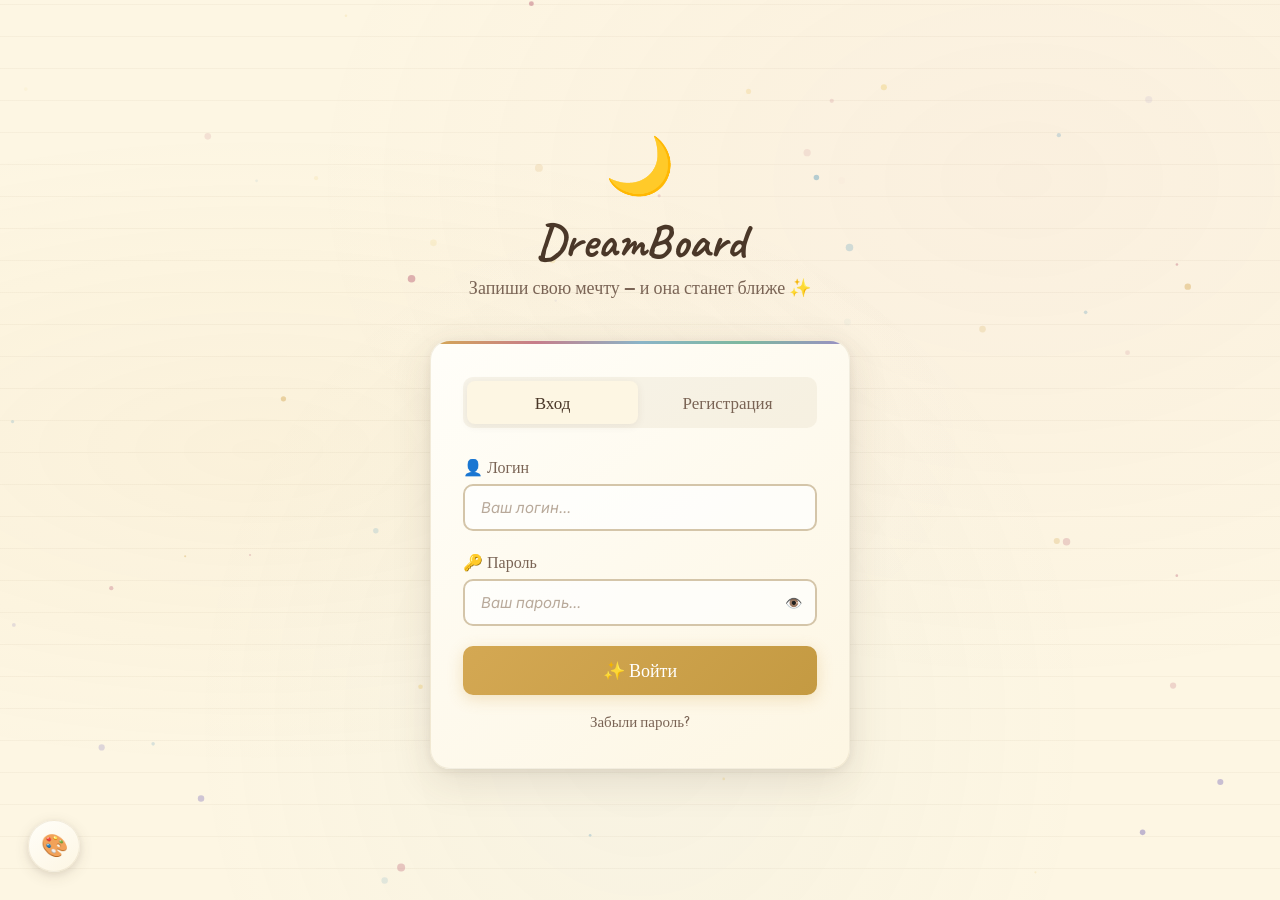
==== DreamBoard.html @ 7e5f6949 "Add files via upload" ====
<!DOCTYPE html>
<html lang="ru">
<head>
<meta charset="UTF-8">
<meta name="viewport" content="width=device-width, initial-scale=1.0">
<title>DreamBoard — Книга мечтаний</title>
<link href="https://fonts.googleapis.com/css2?family=Caveat:wght@400;600;700&family=Patrick+Hand&family=Inter:wght@300;400;500;600&display=swap" rel="stylesheet">
<style>
  :root {
    --paper: #fdf6e3; --paper-2: #f8edcf; --paper-dark: #f5e6c8;
    --paper-line: #d4c5a9; --ink: #4a3728; --ink-light: #7a6455; --ink-faint: #b8a99a;
    --gold: #d4a853; --gold-glow: #f0d48a; --rose: #c77d8a; --sky: #8ab4c7;
    --mint: #7db89e; --lavender: #9b8ec4; --sunset: #d4845a;
    --shadow: rgba(74,55,40,0.08); --shadow-md: rgba(74,55,40,0.12); --shadow-lg: rgba(74,55,40,0.18);
    --overlay: rgba(74,55,40,0.3);
    --card-bg: linear-gradient(145deg, #fffef9 0%, #fdf6e3 100%);
    --input-bg: rgba(255,255,255,0.7); --input-bg-focus: white;
    --header-bg: rgba(253,246,227,0.98);
    --radius: 12px; --radius-lg: 20px;
    --transition-theme: background 0.5s ease, color 0.5s ease, border-color 0.5s ease, box-shadow 0.5s ease;
  }

  [data-theme="dark"] {
    --paper: #1f1a15; --paper-2: #262019; --paper-dark: #2a231c;
    --paper-line: #3a3026; --ink: #e8dcc4; --ink-light: #b8a99a; --ink-faint: #7a6a5a;
    --gold: #e0b865; --rose: #d8909c; --sky: #9ac4d7; --mint: #8dc8ae;
    --lavender: #a89bd4; --sunset: #e09570;
    --shadow: rgba(0,0,0,0.3); --shadow-md: rgba(0,0,0,0.4); --shadow-lg: rgba(0,0,0,0.5);
    --overlay: rgba(10,8,5,0.6);
    --card-bg: linear-gradient(145deg, #2a231c 0%, #241e18 100%);
    --input-bg: rgba(42,35,28,0.7); --input-bg-focus: #2a231c;
    --header-bg: rgba(31,26,21,0.95);
  }

  [data-theme="stars"] {
    --paper: #0a0a1f; --paper-2: #12122e; --paper-dark: #1a1a3a;
    --paper-line: #2a2a5a; --ink: #e8e8ff; --ink-light: #b8b8e0; --ink-faint: #6a6a9a;
    --gold: #ffd700; --rose: #ff9ecb; --sky: #7ec8ff; --mint: #7effc8;
    --lavender: #c89eff; --sunset: #ffb87e;
    --shadow: rgba(0,0,0,0.5); --shadow-md: rgba(0,0,0,0.6); --shadow-lg: rgba(0,0,0,0.7);
    --overlay: rgba(5,5,20,0.7);
    --card-bg: linear-gradient(145deg, #1a1a3a 0%, #12122e 100%);
    --input-bg: rgba(26,26,58,0.7); --input-bg-focus: #1a1a3a;
    --header-bg: rgba(10,10,31,0.95);
  }

  [data-theme="spring"] {
    --paper: #f0f8e8; --paper-2: #e0f0d0; --paper-dark: #d0e8b8;
    --paper-line: #a8c888; --ink: #2a4a1a; --ink-light: #4a6a3a; --ink-faint: #8aaa7a;
    --gold: #d4a853; --rose: #e88aa0; --sky: #88c8e8; --mint: #6aaa5a;
    --lavender: #b898d8; --sunset: #e8a868;
    --shadow: rgba(42,74,26,0.1); --shadow-md: rgba(42,74,26,0.15); --shadow-lg: rgba(42,74,26,0.2);
    --overlay: rgba(42,74,26,0.3);
    --card-bg: linear-gradient(145deg, #fffff0 0%, #f0f8e8 100%);
    --input-bg: rgba(255,255,240,0.7); --input-bg-focus: #fffff0;
    --header-bg: rgba(240,248,232,0.98);
  }

  [data-theme="winter"] {
    --paper: #e8f0f8; --paper-2: #d8e8f0; --paper-dark: #c8d8e8;
    --paper-line: #a8c0d8; --ink: #2a3a4a; --ink-light: #4a5a6a; --ink-faint: #8a9aaa;
    --gold: #d4a853; --rose: #c898a8; --sky: #78a8c8; --mint: #88b8c8;
    --lavender: #a898c8; --sunset: #d8a888;
    --shadow: rgba(42,58,74,0.1); --shadow-md: rgba(42,58,74,0.15); --shadow-lg: rgba(42,58,74,0.2);
    --overlay: rgba(42,58,74,0.3);
    --card-bg: linear-gradient(145deg, #ffffff 0%, #e8f0f8 100%);
    --input-bg: rgba(255,255,255,0.7); --input-bg-focus: #ffffff;
    --header-bg: rgba(232,240,248,0.98);
  }

  [data-theme="fireworks"] {
    --paper: #1a1020; --paper-2: #251830; --paper-dark: #302040;
    --paper-line: #4a3060; --ink: #f0e0ff; --ink-light: #c8b0e0; --ink-faint: #8a709a;
    --gold: #ffcc00; --rose: #ff66aa; --sky: #66ccff; --mint: #66ffaa;
    --lavender: #cc66ff; --sunset: #ff9966;
    --shadow: rgba(0,0,0,0.5); --shadow-md: rgba(0,0,0,0.6); --shadow-lg: rgba(0,0,0,0.7);
    --overlay: rgba(10,5,15,0.7);
    --card-bg: linear-gradient(145deg, #302040 0%, #251830 100%);
    --input-bg: rgba(48,32,64,0.7); --input-bg-focus: #302040;
    --header-bg: rgba(26,16,32,0.95);
  }

  [data-theme="bird"] {
    --paper: #e8f4ff; --paper-2: #d8ecff; --paper-dark: #c8e0ff;
    --paper-line: #a8c8e8; --ink: #2a4a6a; --ink-light: #4a6a8a; --ink-faint: #8aaac8;
    --gold: #d4a853; --rose: #e898b0; --sky: #68a8d8; --mint: #88c8b8;
    --lavender: #b898d8; --sunset: #e8a878;
    --shadow: rgba(42,74,106,0.1); --shadow-md: rgba(42,74,106,0.15); --shadow-lg: rgba(42,74,106,0.2);
    --overlay: rgba(42,74,106,0.3);
    --card-bg: linear-gradient(145deg, #ffffff 0%, #e8f4ff 100%);
    --input-bg: rgba(255,255,255,0.7); --input-bg-focus: #ffffff;
    --header-bg: rgba(232,244,255,0.98);
  }

  /* === NEW: OCEAN === */
  [data-theme="ocean"] {
    --paper: #0a2540; --paper-2: #0d3252; --paper-dark: #124068;
    --paper-line: #1e5a85; --ink: #e8f4ff; --ink-light: #b8d8f0; --ink-faint: #6a98b8;
    --gold: #4ecdc4; --gold-glow: #95e1d3; --rose: #ff8fa3; --sky: #7ec8ff;
    --mint: #4ecdc4; --lavender: #a78bfa; --sunset: #ffb87e;
    --shadow: rgba(0,0,0,0.4); --shadow-md: rgba(0,0,0,0.5); --shadow-lg: rgba(0,0,0,0.6);
    --overlay: rgba(5,20,40,0.7);
    --card-bg: linear-gradient(145deg, #124068 0%, #0d3252 100%);
    --input-bg: rgba(18,64,104,0.7); --input-bg-focus: #124068;
    --header-bg: rgba(10,37,64,0.95);
  }

  /* === NEW: SAKURA === */
  [data-theme="sakura"] {
    --paper: #fff5f7; --paper-2: #ffe8ee; --paper-dark: #ffd6e0;
    --paper-line: #f5b8c8; --ink: #5a2a3a; --ink-light: #8a4a5a; --ink-faint: #c88a9a;
    --gold: #ff69b4; --gold-glow: #ffb7c5; --rose: #ff1493; --sky: #88c8e8;
    --mint: #7db89e; --lavender: #c89eff; --sunset: #ffb87e;
    --shadow: rgba(90,42,58,0.1); --shadow-md: rgba(90,42,58,0.15); --shadow-lg: rgba(90,42,58,0.2);
    --overlay: rgba(90,42,58,0.3);
    --card-bg: linear-gradient(145deg, #ffffff 0%, #fff5f7 100%);
    --input-bg: rgba(255,255,255,0.7); --input-bg-focus: #ffffff;
    --header-bg: rgba(255,245,247,0.98);
  }

  /* === NEW: AURORA === */
  [data-theme="aurora"] {
    --paper: #0a1628; --paper-2: #12203a; --paper-dark: #1a2a4a;
    --paper-line: #2a3a5a; --ink: #e8f0ff; --ink-light: #b8c8e0; --ink-faint: #6a7a9a;
    --gold: #4ade80; --gold-glow: #86efac; --rose: #f472b6; --sky: #60a5fa;
    --mint: #2dd4bf; --lavender: #a78bfa; --sunset: #fbbf24;
    --shadow: rgba(0,0,0,0.5); --shadow-md: rgba(0,0,0,0.6); --shadow-lg: rgba(0,0,0,0.7);
    --overlay: rgba(5,10,20,0.7);
    --card-bg: linear-gradient(145deg, #1a2a4a 0%, #12203a 100%);
    --input-bg: rgba(26,42,74,0.7); --input-bg-focus: #1a2a4a;
    --header-bg: rgba(10,22,40,0.95);
  }

  * { margin: 0; padding: 0; box-sizing: border-box; }

  body {
    font-family: 'Inter', sans-serif;
    background: var(--paper);
    color: var(--ink);
    min-height: 100vh;
    overflow-x: hidden;
    transition: var(--transition-theme);
  }

  body::before {
    content: '';
    position: fixed;
    inset: 0;
    background: repeating-linear-gradient(0deg, transparent, transparent 31px, var(--paper-line) 31px, var(--paper-line) 32px);
    opacity: 0.15;
    pointer-events: none;
    z-index: 0;
    transition: var(--transition-theme);
  }

  body::after {
    content: '';
    position: fixed;
    inset: 0;
    background:
      radial-gradient(ellipse at 20% 50%, rgba(212,168,83,0.06) 0%, transparent 50%),
      radial-gradient(ellipse at 80% 20%, rgba(199,125,138,0.05) 0%, transparent 50%),
      radial-gradient(ellipse at 50% 80%, rgba(138,180,199,0.05) 0%, transparent 50%);
    pointer-events: none;
    z-index: 0;
  }

  [data-theme="stars"] body::before,
  [data-theme="fireworks"] body::before,
  [data-theme="ocean"] body::before,
  [data-theme="aurora"] body::before { opacity: 0.05; }

  [data-theme="sakura"] body::before { opacity: 0.08; }

  #particles-canvas {
    position: fixed;
    inset: 0;
    pointer-events: none;
    z-index: 1;
  }

  .theme-toggle {
    position: fixed;
    bottom: 28px;
    left: 28px;
    width: 52px;
    height: 52px;
    border-radius: 50%;
    background: var(--card-bg);
    border: 1px solid rgba(212,197,169,0.3);
    box-shadow: 0 4px 15px var(--shadow-md), 0 2px 8px var(--shadow);
    cursor: pointer;
    z-index: 50;
    display: flex;
    align-items: center;
    justify-content: center;
    font-size: 22px;
    transition: all 0.4s ease;
  }

  .theme-toggle:hover {
    transform: scale(1.1) rotate(15deg);
    box-shadow: 0 6px 20px var(--shadow-lg);
  }

  .screen { display: none; position: relative; z-index: 2; min-height: 100vh; }
  .screen.active { display: flex; }

  .auth-screen { align-items: center; justify-content: center; padding: 20px; }

  .auth-container { width: 100%; max-width: 420px; animation: floatIn 0.8s ease-out; }

  @keyframes floatIn {
    from { opacity: 0; transform: translateY(30px) scale(0.97); }
    to { opacity: 1; transform: translateY(0) scale(1); }
  }

  .auth-logo { text-align: center; margin-bottom: 40px; }

  .auth-logo .logo-icon {
    font-size: 56px;
    display: block;
    margin-bottom: 12px;
    animation: twinkle 3s ease-in-out infinite;
  }

  @keyframes twinkle {
    0%, 100% { transform: scale(1) rotate(0deg); filter: brightness(1); }
    50% { transform: scale(1.1) rotate(5deg); filter: brightness(1.2); }
  }

  .auth-logo h1 { font-family: 'Caveat', cursive; font-size: 48px; color: var(--ink); font-weight: 700; }
  .auth-logo p { font-family: 'Patrick Hand', cursive; font-size: 18px; color: var(--ink-light); margin-top: 4px; }

  .auth-card {
    background: var(--card-bg);
    border-radius: var(--radius-lg);
    padding: 36px 32px;
    box-shadow: 0 2px 8px var(--shadow), 0 12px 40px var(--shadow-md);
    border: 1px solid rgba(212,197,169,0.3);
    position: relative;
    overflow: hidden;
    transition: var(--transition-theme);
  }

  .auth-card::before {
    content: '';
    position: absolute;
    top: 0; left: 0; right: 0;
    height: 3px;
    background: linear-gradient(90deg, var(--gold), var(--rose), var(--sky), var(--mint), var(--lavender));
  }

  .auth-tabs { display: flex; gap: 4px; background: rgba(212,197,169,0.2); border-radius: 10px; padding: 4px; margin-bottom: 28px; }

  .auth-tab {
    flex: 1; padding: 10px; border: none; background: transparent;
    font-family: 'Patrick Hand', cursive; font-size: 17px; color: var(--ink-light);
    cursor: pointer; border-radius: 8px; transition: all 0.3s ease;
  }

  .auth-tab.active { background: var(--paper); color: var(--ink); box-shadow: 0 2px 8px var(--shadow); }

  .auth-form { display: none; }
  .auth-form.active { display: block; animation: fadeIn 0.3s ease; }

  @keyframes fadeIn {
    from { opacity: 0; transform: translateY(10px); }
    to { opacity: 1; transform: translateY(0); }
  }

  .form-group { margin-bottom: 20px; }

  .form-group label { display: block; font-family: 'Patrick Hand', cursive; font-size: 16px; color: var(--ink-light); margin-bottom: 6px; }

  .form-group input, .form-group textarea, .form-group select {
    width: 100%; padding: 12px 16px; border: 2px solid var(--paper-line);
    border-radius: 10px; font-family: 'Inter', sans-serif; font-size: 15px;
    color: var(--ink); background: var(--input-bg); transition: all 0.3s ease; outline: none;
  }

  .form-group input:focus, .form-group textarea:focus, .form-group select:focus {
    border-color: var(--gold); background: var(--input-bg-focus);
    box-shadow: 0 0 0 4px rgba(212,168,83,0.15);
  }

  .form-group input::placeholder, .form-group textarea::placeholder { color: var(--ink-faint); font-style: italic; }

  .password-field { position: relative; }
  .password-field input { padding-right: 44px; }

  .password-toggle {
    position: absolute; right: 8px; top: 50%; transform: translateY(-50%);
    width: 32px; height: 32px; border: none; background: transparent;
    cursor: pointer; border-radius: 6px; font-size: 14px; color: var(--ink-faint);
    transition: all 0.2s; display: flex; align-items: center; justify-content: center;
  }

  .password-toggle:hover { background: rgba(212,197,169,0.3); color: var(--ink); }

  .btn {
    display: inline-flex; align-items: center; justify-content: center; gap: 8px;
    padding: 12px 24px; border: none; border-radius: 10px;
    font-family: 'Patrick Hand', cursive; font-size: 18px; cursor: pointer;
    transition: all 0.3s ease;
  }

  .btn-primary {
    width: 100%;
    background: linear-gradient(135deg, var(--gold) 0%, #c49a42 100%);
    color: white; box-shadow: 0 4px 15px rgba(212,168,83,0.3);
  }

  .btn-primary:hover { transform: translateY(-2px); box-shadow: 0 6px 20px rgba(212,168,83,0.4); }
  .btn-primary:disabled { opacity: 0.5; cursor: not-allowed; transform: none; }

  .btn-secondary { background: rgba(212,197,169,0.3); color: var(--ink); }
  .btn-secondary:hover { background: rgba(212,197,169,0.5); }

  .btn-danger { background: rgba(199,125,138,0.15); color: var(--rose); }
  .btn-danger:hover { background: rgba(199,125,138,0.25); }

  .auth-error {
    background: rgba(199,125,138,0.12); color: var(--rose);
    padding: 10px 14px; border-radius: 8px; font-size: 14px;
    margin-bottom: 16px; display: none; animation: shake 0.4s ease;
  }

  @keyframes shake { 0%,100% { transform: translateX(0); } 25% { transform: translateX(-5px); } 75% { transform: translateX(5px); } }
  .auth-error.show { display: block; }

  .forgot-password-link {
    display: block; text-align: center; margin-top: 16px;
    font-family: 'Patrick Hand', cursive; font-size: 15px;
    color: var(--ink-light); cursor: pointer; background: none; border: none; width: 100%;
  }
  .forgot-password-link:hover { color: var(--gold); }

  .app-screen { flex-direction: column; }

  .app-header {
    background: var(--header-bg); backdrop-filter: blur(10px);
    border-bottom: 1px solid rgba(212,197,169,0.3);
    padding: 16px 24px; position: sticky; top: 0; z-index: 100;
    transition: var(--transition-theme);
  }

  .header-inner { max-width: 900px; margin: 0 auto; display: flex; align-items: center; justify-content: space-between; }

  .header-left { display: flex; align-items: center; gap: 12px; }
  .header-left .h-icon { font-size: 28px; }
  .header-left h2 { font-family: 'Caveat', cursive; font-size: 28px; font-weight: 700; }

  .header-right { display: flex; align-items: center; gap: 8px; }

  .mode-tabs { display: flex; gap: 4px; background: rgba(212,197,169,0.2); border-radius: 10px; padding: 4px; margin-right: 8px; }

  .mode-tab {
    padding: 6px 14px; border: none; background: transparent;
    font-family: 'Patrick Hand', cursive; font-size: 15px; color: var(--ink-light);
    cursor: pointer; border-radius: 8px; transition: all 0.3s ease;
  }

  .mode-tab.active { background: var(--paper); color: var(--ink); box-shadow: 0 2px 8px var(--shadow); }

  .icon-btn {
    width: 36px; height: 36px; border-radius: 50%; background: transparent;
    border: 1.5px solid var(--ink-faint); color: var(--ink-light);
    cursor: pointer; display: flex; align-items: center; justify-content: center;
    font-size: 16px; transition: all 0.3s;
  }

  .icon-btn:hover { border-color: var(--gold); color: var(--gold); transform: scale(1.1); }

  .icon-btn.info-btn { font-family: 'Caveat', cursive; font-size: 18px; font-weight: 700; }

  .user-avatar {
    width: 36px; height: 36px; border-radius: 50%;
    background: linear-gradient(135deg, var(--gold-glow), var(--gold));
    display: flex; align-items: center; justify-content: center;
    font-family: 'Caveat', cursive; font-size: 18px; font-weight: 700;
    color: white; cursor: pointer; transition: transform 0.3s;
  }

  .user-avatar:hover { transform: scale(1.1); }

  .user-menu { position: relative; }

  .user-dropdown {
    position: absolute; top: calc(100% + 8px); right: 0;
    background: var(--card-bg); border-radius: var(--radius);
    box-shadow: 0 8px 30px var(--shadow-lg);
    border: 1px solid rgba(212,197,169,0.3);
    min-width: 220px; display: none; overflow: hidden; z-index: 200;
  }

  .user-dropdown.show { display: block; animation: fadeIn 0.2s ease; }

  .user-dropdown-header { padding: 16px; border-bottom: 1px solid rgba(212,197,169,0.3); }
  .user-dropdown-header .name { font-family: 'Patrick Hand', cursive; font-size: 17px; color: var(--ink); }
  .user-dropdown-header .login { font-size: 13px; color: var(--ink-faint); }

  .user-dropdown-item {
    display: flex; align-items: center; gap: 10px; padding: 12px 16px;
    font-size: 14px; color: var(--ink-light); cursor: pointer;
    transition: all 0.2s; border: none; background: none; width: 100%;
    text-align: left; font-family: 'Inter', sans-serif;
  }

  .user-dropdown-item:hover { background: rgba(212,197,169,0.2); color: var(--ink); }
  .user-dropdown-item.danger { color: var(--rose); }
  .user-dropdown-item.danger:hover { background: rgba(199,125,138,0.15); }

  .user-dropdown-divider { height: 1px; background: rgba(212,197,169,0.3); margin: 4px 0; }

  .app-main { max-width: 900px; margin: 0 auto; padding: 24px; width: 100%; flex: 1; }

  .greeting { font-family: 'Caveat', cursive; font-size: 26px; color: var(--ink); margin-bottom: 20px; opacity: 0.85; }
  .greeting .greeting-emoji { display: inline-block; animation: twinkle 3s ease-in-out infinite; }

  .stats-bar { display: flex; gap: 12px; margin-bottom: 24px; flex-wrap: wrap; }

  .stat-chip {
    display: flex; align-items: center; gap: 8px; padding: 10px 18px;
    background: var(--card-bg); border-radius: 50px;
    box-shadow: 0 2px 8px var(--shadow);
    border: 1px solid rgba(212,197,169,0.3);
    font-size: 14px; color: var(--ink-light);
  }

  .stat-chip .stat-num { font-family: 'Caveat', cursive; font-size: 22px; font-weight: 700; color: var(--ink); }

  .filter-bar { display: flex; gap: 8px; margin-bottom: 24px; flex-wrap: wrap; align-items: center; }

  .filter-chip {
    padding: 8px 16px; border-radius: 50px; border: 2px solid var(--paper-line);
    background: transparent; font-family: 'Patrick Hand', cursive; font-size: 15px;
    color: var(--ink-light); cursor: pointer; transition: all 0.3s ease;
  }

  .filter-chip:hover { border-color: var(--gold); color: var(--ink); }
  .filter-chip.active { background: var(--gold); border-color: var(--gold); color: white; }
  .filter-chip.active-rose { background: var(--rose); border-color: var(--rose); color: white; }
  .filter-chip.active-sky { background: var(--sky); border-color: var(--sky); color: white; }
  .filter-chip.active-mint { background: var(--mint); border-color: var(--mint); color: white; }
  .filter-chip.active-lavender { background: var(--lavender); border-color: var(--lavender); color: white; }
  .filter-chip.active-sunset { background: var(--sunset); border-color: var(--sunset); color: white; }

  .filter-divider { width: 1px; height: 24px; background: var(--paper-line); margin: 0 4px; }

  .filter-toggle {
    display: inline-flex; align-items: center; gap: 8px; padding: 8px 14px;
    border-radius: 50px; background: transparent; border: 2px dashed var(--paper-line);
    font-family: 'Patrick Hand', cursive; font-size: 14px; color: var(--ink-light);
    cursor: pointer; transition: all 0.3s ease;
  }

  .filter-toggle:hover { border-color: var(--gold); color: var(--ink); }

  .filter-toggle.active {
    background: rgba(212,168,83,0.15); border-color: var(--gold);
    border-style: solid; color: var(--ink);
  }

  .filter-toggle input { display: none; }

  .filter-toggle .check-box {
    width: 16px; height: 16px; border: 2px solid var(--paper-line);
    border-radius: 4px; display: flex; align-items: center; justify-content: center;
    font-size: 11px; color: transparent; transition: all 0.3s;
  }

  .filter-toggle.active .check-box { background: var(--gold); border-color: var(--gold); color: white; }

  .dreams-grid { display: grid; grid-template-columns: repeat(auto-fill, minmax(280px, 1fr)); gap: 20px; }

  .dream-card {
    background: var(--card-bg); border-radius: var(--radius-lg); padding: 24px;
    box-shadow: 0 2px 12px var(--shadow), 0 8px 30px var(--shadow);
    border: 1px solid rgba(212,197,169,0.25); position: relative;
    transition: all 0.4s cubic-bezier(0.25,0.46,0.45,0.94);
    animation: cardAppear 0.5s ease-out both;
  }

  .dream-card::before {
    content: ''; position: absolute; top: 0; left: 24px; right: 24px;
    height: 2px; border-radius: 0 0 2px 2px; opacity: 0.6;
  }

  .dream-card[data-color="gold"]::before { background: var(--gold); }
  .dream-card[data-color="rose"]::before { background: var(--rose); }
  .dream-card[data-color="sky"]::before { background: var(--sky); }
  .dream-card[data-color="mint"]::before { background: var(--mint); }
  .dream-card[data-color="lavender"]::before { background: var(--lavender); }
  .dream-card[data-color="sunset"]::before { background: var(--sunset); }

  .dream-card:hover { transform: translateY(-4px); box-shadow: 0 4px 16px var(--shadow-md), 0 12px 40px var(--shadow-md); }

  .dream-card.priority {
    box-shadow: 0 0 0 2px var(--gold), 0 4px 20px rgba(212,168,83,0.3);
    animation: cardAppear 0.5s ease-out both, priorityPulse 3s ease-in-out infinite;
  }

  @keyframes priorityPulse {
    0%,100% { box-shadow: 0 0 0 2px var(--gold), 0 4px 20px rgba(212,168,83,0.3); }
    50% { box-shadow: 0 0 0 3px var(--gold-glow), 0 6px 30px rgba(212,168,83,0.5); }
  }

  .priority-badge {
    position: absolute; top: -10px; right: 16px;
    background: linear-gradient(135deg, var(--gold) 0%, #c49a42 100%);
    color: white; font-size: 12px; padding: 3px 10px; border-radius: 50px;
    font-family: 'Patrick Hand', cursive; font-weight: 600;
    box-shadow: 0 2px 8px rgba(212,168,83,0.4);
  }

  .dream-card.fulfilled { opacity: 0.75; }
  .dream-card.fulfilled .dream-title { text-decoration: line-through; text-decoration-color: var(--gold); text-decoration-thickness: 2px; }

  @keyframes cardAppear {
    from { opacity: 0; transform: translateY(20px) scale(0.95); }
    to { opacity: 1; transform: translateY(0) scale(1); }
  }

  .dream-card-header { display: flex; align-items: flex-start; justify-content: space-between; margin-bottom: 12px; }

  .dream-category {
    display: inline-flex; align-items: center; gap: 4px; padding: 4px 10px;
    border-radius: 50px; font-size: 12px; font-weight: 500;
  }

  .cat-gold { background: rgba(212,168,83,0.15); color: var(--gold); }
  .cat-rose { background: rgba(199,125,138,0.15); color: var(--rose); }
  .cat-sky { background: rgba(138,180,199,0.2); color: var(--sky); }
  .cat-mint { background: rgba(125,184,158,0.15); color: var(--mint); }
  .cat-lavender { background: rgba(155,142,196,0.15); color: var(--lavender); }
  .cat-sunset { background: rgba(212,132,90,0.15); color: var(--sunset); }

  .dream-actions { display: flex; gap: 2px; opacity: 0; transition: opacity 0.3s; }
  .dream-card:hover .dream-actions { opacity: 1; }

  .dream-action-btn {
    width: 30px; height: 30px; border: none; background: transparent;
    border-radius: 8px; cursor: pointer; font-size: 14px;
    display: flex; align-items: center; justify-content: center;
    transition: all 0.2s; color: var(--ink-faint);
  }

  .dream-action-btn:hover { background: rgba(212,197,169,0.3); color: var(--ink); }
  .dream-action-btn.fulfill-btn:hover { background: rgba(212,168,83,0.2); }
  .dream-action-btn.priority-btn:hover { background: rgba(212,168,83,0.2); }
  .dream-action-btn.priority-btn.active { color: var(--gold); background: rgba(212,168,83,0.15); }
  .dream-action-btn.archive-btn:hover { background: rgba(138,180,199,0.2); }
  .dream-action-btn.delete-btn:hover { background: rgba(199,125,138,0.15); color: var(--rose); }

  .dream-title { font-family: 'Caveat', cursive; font-size: 24px; font-weight: 700; color: var(--ink); margin-bottom: 8px; line-height: 1.2; }

  .dream-text { font-family: 'Patrick Hand', cursive; font-size: 16px; color: var(--ink-light); line-height: 1.5; margin-bottom: 16px; white-space: pre-wrap; }

  .dream-footer { font-size: 12px; color: var(--ink-faint); display: flex; align-items: center; justify-content: flex-end; }

  .dream-fulfilled-badge {
    display: inline-flex; align-items: center; gap: 4px; padding: 4px 10px;
    background: rgba(212,168,83,0.15); color: var(--gold);
    border-radius: 50px; font-size: 12px; font-weight: 500;
  }

  .empty-state { text-align: center; padding: 60px 20px; animation: fadeIn 0.5s ease; }
  .empty-state .empty-icon { font-size: 64px; margin-bottom: 16px; animation: twinkle 3s ease-in-out infinite; }
  .empty-state h3 { font-family: 'Caveat', cursive; font-size: 32px; color: var(--ink); margin-bottom: 8px; }
  .empty-state p { font-family: 'Patrick Hand', cursive; font-size: 18px; color: var(--ink-light); margin-bottom: 24px; }

  .fab {
    position: fixed; bottom: 32px; right: 32px; width: 60px; height: 60px;
    border-radius: 50%; background: linear-gradient(135deg, var(--gold) 0%, #c49a42 100%);
    color: white; border: none; font-size: 28px; cursor: pointer;
    box-shadow: 0 4px 15px rgba(212,168,83,0.4), 0 8px 30px rgba(212,168,83,0.2);
    transition: all 0.3s ease; z-index: 50;
    display: flex; align-items: center; justify-content: center;
  }

  .fab:hover { transform: scale(1.1) rotate(90deg); box-shadow: 0 6px 20px rgba(212,168,83,0.5); }

  .modal-overlay {
    position: fixed; inset: 0; background: var(--overlay);
    backdrop-filter: blur(4px); z-index: 1000; display: none;
    align-items: center; justify-content: center; padding: 20px;
  }

  .modal-overlay.show { display: flex; animation: fadeIn 0.3s ease; }

  .modal {
    background: var(--card-bg); border-radius: var(--radius-lg); padding: 32px;
    width: 100%; max-width: 500px; max-height: 90vh; overflow-y: auto;
    box-shadow: 0 20px 60px rgba(0,0,0,0.2);
    border: 1px solid rgba(212,197,169,0.3);
    animation: modalIn 0.4s cubic-bezier(0.34,1.56,0.64,1);
    position: relative;
  }

  @keyframes modalIn {
    from { opacity: 0; transform: scale(0.9) translateY(20px); }
    to { opacity: 1; transform: scale(1) translateY(0); }
  }

  .modal::before {
    content: ''; position: absolute; top: 0; left: 0; right: 0; height: 3px;
    background: linear-gradient(90deg, var(--gold), var(--rose), var(--sky));
    border-radius: var(--radius-lg) var(--radius-lg) 0 0;
  }

  .modal-title { font-family: 'Caveat', cursive; font-size: 32px; font-weight: 700; margin-bottom: 16px; color: var(--ink); }

  .modal-subtitle { font-family: 'Patrick Hand', cursive; font-size: 16px; color: var(--ink-light); margin-bottom: 20px; line-height: 1.5; }

  .modal .form-group { margin-bottom: 20px; }
  .modal .form-group textarea { font-family: 'Patrick Hand', cursive; font-size: 16px; resize: vertical; min-height: 100px; line-height: 1.6; }

  .modal .form-group select {
    cursor: pointer; appearance: none;
    background-image: url("data:image/svg+xml,%3Csvg xmlns='http://www.w3.org/2000/svg' width='12' height='12' viewBox='0 0 12 12'%3E%3Cpath fill='%237a6455' d='M6 8L1 3h10z'/%3E%3C/svg%3E");
    background-repeat: no-repeat; background-position: right 16px center;
  }

  .modal-actions { display: flex; gap: 12px; margin-top: 28px; }
  .modal-actions .btn { flex: 1; }

  .color-picker { display: flex; gap: 10px; flex-wrap: wrap; }

  .color-option {
    width: 36px; height: 36px; border-radius: 50%; border: 3px solid transparent;
    cursor: pointer; transition: all 0.3s ease; position: relative;
  }

  .color-option:hover { transform: scale(1.15); }

  .color-option.selected {
    border-color: var(--ink); transform: scale(1.15);
    box-shadow: 0 2px 10px rgba(0,0,0,0.15);
  }

  .color-option.selected::after {
    content: '✓'; position: absolute; inset: 0;
    display: flex; align-items: center; justify-content: center;
    color: white; font-size: 14px; font-weight: bold;
    text-shadow: 0 1px 2px rgba(0,0,0,0.3);
  }

  .color-gold { background: var(--gold); }
  .color-rose { background: var(--rose); }
  .color-sky { background: var(--sky); }
  .color-mint { background: var(--mint); }
  .color-lavender { background: var(--lavender); }
  .color-sunset { background: var(--sunset); }

  .cat-list { display: flex; flex-direction: column; gap: 10px; max-height: 400px; overflow-y: auto; padding-right: 4px; }

  .cat-item {
    display: flex; align-items: center; gap: 10px; padding: 10px 12px;
    background: var(--input-bg); border: 1px solid rgba(212,197,169,0.3);
    border-radius: 12px; position: relative;
  }

  .cat-item:hover { border-color: var(--gold); }

  .cat-item .cat-emoji {
    font-size: 22px; width: 36px; height: 36px;
    display: flex; align-items: center; justify-content: center;
    cursor: pointer; border-radius: 8px; background: rgba(212,197,169,0.2);
  }

  .cat-item .cat-emoji:hover { background: rgba(212,168,83,0.25); transform: scale(1.1); }

  .cat-item .cat-name-input {
    flex: 1; padding: 6px 10px; border: 1px solid transparent;
    background: transparent; border-radius: 6px;
    font-family: 'Patrick Hand', cursive; font-size: 16px;
    color: var(--ink); outline: none;
  }

  .cat-item .cat-name-input:focus { border-color: var(--gold); background: var(--input-bg-focus); }

  .cat-item .cat-color-dot { width: 22px; height: 22px; border-radius: 50%; cursor: pointer; }
  .cat-item .cat-color-dot:hover { transform: scale(1.2); }

  .cat-item .cat-delete-btn {
    width: 32px; height: 32px; border: none; background: transparent;
    color: var(--ink-faint); cursor: pointer; border-radius: 8px; font-size: 14px;
    display: flex; align-items: center; justify-content: center;
  }

  .cat-item .cat-delete-btn:hover { background: rgba(199,125,138,0.15); color: var(--rose); }
  .cat-item .cat-delete-btn:disabled { opacity: 0.3; cursor: not-allowed; }

  .add-cat-btn {
    width: 100%; padding: 12px; border: 2px dashed var(--paper-line);
    background: transparent; border-radius: 12px;
    font-family: 'Patrick Hand', cursive; font-size: 16px;
    color: var(--ink-light); cursor: pointer; margin-top: 8px;
  }

  .add-cat-btn:hover { border-color: var(--gold); color: var(--gold); }

  .emoji-picker-popup {
    position: absolute; top: calc(100% + 6px); left: 0;
    background: var(--paper); border: 1px solid rgba(212,197,169,0.4);
    border-radius: 12px; padding: 10px; box-shadow: 0 8px 25px var(--shadow-lg);
    z-index: 500; display: grid; grid-template-columns: repeat(8, 1fr);
    gap: 4px; max-width: 320px; max-height: 280px; overflow-y: auto;
  }

  .emoji-picker-popup .emoji-option {
    width: 32px; height: 32px; display: flex; align-items: center; justify-content: center;
    font-size: 18px; cursor: pointer; border-radius: 6px; border: none; background: transparent;
  }

  .emoji-picker-popup .emoji-option:hover { background: rgba(212,168,83,0.2); transform: scale(1.2); }

  .emoji-picker-popup .emoji-picker-title {
    grid-column: 1 / -1; font-family: 'Patrick Hand', cursive;
    font-size: 13px; color: var(--ink-faint); margin-bottom: 4px; text-align: center;
  }

  .reset-input-wrapper { position: relative; }
  .reset-input-wrapper input { font-family: 'Patrick Hand', cursive !important; font-size: 17px !important; text-align: center; }
  .reset-hint { font-family: 'Patrick Hand', cursive; font-size: 14px; color: var(--ink-faint); text-align: center; margin-top: 8px; }

  .reset-warning {
    background: rgba(199,125,138,0.1); border: 1px solid rgba(199,125,138,0.3);
    border-radius: 10px; padding: 14px; margin-bottom: 20px;
    font-family: 'Patrick Hand', cursive; font-size: 15px; color: var(--rose); line-height: 1.5;
  }

  .in-dev-illustration { text-align: center; padding: 20px 0; }
  .in-dev-illustration .big-icon { font-size: 72px; display: block; margin-bottom: 12px; animation: twinkle 3s ease-in-out infinite; }
  .in-dev-illustration .sub-icon { font-size: 32px; display: inline-block; margin: 0 6px; animation: floatIcon 2s ease-in-out infinite; }
  .in-dev-illustration .sub-icon:nth-child(2) { animation-delay: 0.3s; }
  .in-dev-illustration .sub-icon:nth-child(3) { animation-delay: 0.6s; }

  @keyframes floatIcon { 0%,100% { transform: translateY(0); } 50% { transform: translateY(-8px); } }

  .in-dev-quote { font-family: 'Caveat', cursive; font-size: 22px; color: var(--ink); text-align: center; line-height: 1.4; margin: 16px 0; font-style: italic; }
  .in-dev-text { font-family: 'Patrick Hand', cursive; font-size: 16px; color: var(--ink-light); text-align: center; line-height: 1.6; margin-bottom: 8px; }

  .in-dev-progress { height: 6px; background: rgba(212,197,169,0.3); border-radius: 3px; overflow: hidden; margin: 20px 0; position: relative; }
  .in-dev-progress::after {
    content: ''; position: absolute; top: 0; left: 0; height: 100%; width: 40%;
    background: linear-gradient(90deg, var(--gold), var(--rose), var(--sky));
    border-radius: 3px; animation: progressSlide 2s ease-in-out infinite;
  }

  @keyframes progressSlide { 0% { left: -40%; } 100% { left: 100%; } }

  .info-modal-content { text-align: center; padding: 10px 0; }
  .info-logo { font-size: 64px; display: block; margin-bottom: 8px; animation: twinkle 3s ease-in-out infinite; }
  .info-title { font-family: 'Caveat', cursive; font-size: 36px; color: var(--ink); margin-bottom: 8px; }
  .info-tagline { font-family: 'Patrick Hand', cursive; font-size: 17px; color: var(--ink-light); margin-bottom: 24px; }

  .info-credits {
    background: var(--input-bg); border: 1px solid rgba(212,197,169,0.3);
    border-radius: 14px; padding: 20px; margin-bottom: 20px; text-align: left;
  }

  .info-credits-title { font-family: 'Caveat', cursive; font-size: 22px; color: var(--ink); margin-bottom: 12px; text-align: center; }

  .info-credit-row {
    display: flex; justify-content: space-between; align-items: center;
    padding: 8px 0; font-family: 'Patrick Hand', cursive; font-size: 16px;
    color: var(--ink-light); border-bottom: 1px dashed rgba(212,197,169,0.3);
  }

  .info-credit-row:last-child { border-bottom: none; }
  .info-credit-row .label { color: var(--ink-faint); }
  .info-credit-row .value { color: var(--ink); font-weight: 500; }

  .info-roadmap {
    background: var(--input-bg); border: 1px solid rgba(212,197,169,0.3);
    border-radius: 14px; padding: 20px; margin-bottom: 20px; text-align: left;
  }

  .info-roadmap-title { font-family: 'Caveat', cursive; font-size: 22px; color: var(--ink); margin-bottom: 12px; text-align: center; }

  .roadmap-item {
    display: flex; gap: 10px; padding: 10px 0;
    border-bottom: 1px dashed rgba(212,197,169,0.3);
  }

  .roadmap-item:last-child { border-bottom: none; }

  .roadmap-icon { font-size: 20px; flex-shrink: 0; }

  .roadmap-content { flex: 1; }

  .roadmap-name { font-family: 'Patrick Hand', cursive; font-size: 16px; color: var(--ink); margin-bottom: 2px; }

  .roadmap-desc { font-size: 13px; color: var(--ink-light); line-height: 1.4; }

  .info-version { font-family: 'Patrick Hand', cursive; font-size: 14px; color: var(--ink-faint); text-align: center; margin-top: 12px; }
  .info-version .ver-num { color: var(--gold); font-weight: 600; }

  .archive-list { display: flex; flex-direction: column; gap: 10px; max-height: 450px; overflow-y: auto; padding-right: 4px; }

  .archive-item {
    display: flex; align-items: center; gap: 12px; padding: 12px 14px;
    background: var(--input-bg); border: 1px solid rgba(212,197,169,0.3);
    border-radius: 12px;
  }

  .archive-item:hover { border-color: var(--gold); }

  .archive-item-content { flex: 1; min-width: 0; }
  .archive-item-title { font-family: 'Caveat', cursive; font-size: 20px; color: var(--ink); white-space: nowrap; overflow: hidden; text-overflow: ellipsis; }
  .archive-item-cat { font-family: 'Patrick Hand', cursive; font-size: 13px; color: var(--ink-faint); }

  .archive-item-actions { display: flex; gap: 4px; }

  .archive-action-btn {
    width: 34px; height: 34px; border: none; background: transparent;
    color: var(--ink-faint); cursor: pointer; border-radius: 8px; font-size: 15px;
    display: flex; align-items: center; justify-content: center;
  }

  .archive-action-btn:hover { background: rgba(212,197,169,0.3); color: var(--ink); }
  .archive-action-btn.restore-btn:hover { background: rgba(212,168,83,0.2); color: var(--gold); }
  .archive-action-btn.delete-btn:hover { background: rgba(199,125,138,0.15); color: var(--rose); }

  .theme-grid { display: grid; grid-template-columns: repeat(2, 1fr); gap: 12px; margin: 20px 0; max-height: 60vh; overflow-y: auto; padding-right: 4px; }

  .theme-card {
    padding: 16px; border-radius: 14px; border: 2px solid rgba(212,197,169,0.3);
    background: var(--input-bg); cursor: pointer; transition: all 0.3s;
    display: flex; flex-direction: column; align-items: center; gap: 8px;
  }

  .theme-card:hover { border-color: var(--gold); transform: translateY(-2px); }

  .theme-card.active { border-color: var(--gold); box-shadow: 0 0 0 3px rgba(212,168,83,0.2); }

  .theme-icon { font-size: 32px; }

  .theme-name { font-family: 'Patrick Hand', cursive; font-size: 15px; color: var(--ink); text-align: center; }

  .theme-preview { display: flex; gap: 4px; }

  .theme-preview-dot { width: 12px; height: 12px; border-radius: 50%; }

  .random-dream-modal {
    position: fixed; inset: 0; background: var(--overlay);
    backdrop-filter: blur(8px); z-index: 1500; display: none;
    align-items: center; justify-content: center; padding: 20px;
  }

  .random-dream-modal.show { display: flex; animation: fadeIn 0.5s ease; }

  .random-dream-content {
    background: var(--card-bg); border-radius: var(--radius-lg);
    padding: 60px 40px; max-width: 700px; width: 100%;
    max-height: 90vh; overflow-y: auto;
    box-shadow: 0 20px 60px rgba(0,0,0,0.3);
    border: 1px solid rgba(212,197,169,0.3);
    animation: randomDreamIn 0.8s cubic-bezier(0.34,1.56,0.64,1);
    position: relative; text-align: center;
  }

  @keyframes randomDreamIn {
    from { opacity: 0; transform: scale(0.7) rotate(-5deg); }
    to { opacity: 1; transform: scale(1) rotate(0); }
  }

  .random-dream-content::before {
    content: ''; position: absolute; top: 0; left: 0; right: 0; height: 4px;
    background: linear-gradient(90deg, var(--gold), var(--rose), var(--sky), var(--mint), var(--lavender));
    border-radius: var(--radius-lg) var(--radius-lg) 0 0;
  }

  .random-dream-close {
    position: absolute; top: 20px; right: 20px;
    width: 40px; height: 40px; border-radius: 50%;
    background: rgba(212,197,169,0.2); border: none;
    cursor: pointer; font-size: 20px; color: var(--ink-light);
    display: flex; align-items: center; justify-content: center;
    transition: all 0.3s;
  }

  .random-dream-close:hover { background: rgba(212,197,169,0.4); color: var(--ink); transform: rotate(90deg); }

  .random-dream-category {
    display: inline-flex; align-items: center; gap: 6px; padding: 6px 14px;
    border-radius: 50px; font-size: 14px; font-weight: 500; margin-bottom: 20px;
  }

  .random-dream-title {
    font-family: 'Caveat', cursive; font-size: 48px; font-weight: 700;
    color: var(--ink); margin-bottom: 24px; line-height: 1.2;
    min-height: 60px;
  }

  .random-dream-text {
    font-family: 'Patrick Hand', cursive; font-size: 22px;
    color: var(--ink-light); line-height: 1.6; margin-bottom: 30px;
    white-space: pre-wrap; min-height: 40px;
  }

  .typewriter-char {
    opacity: 0; display: inline-block;
    animation: charAppear 0.3s ease forwards;
  }

  @keyframes charAppear {
    from { opacity: 0; transform: translateY(8px); }
    to { opacity: 1; transform: translateY(0); }
  }

  .random-dream-actions { display: flex; gap: 12px; justify-content: center; margin-top: 20px; }

  .random-dream-actions .btn { width: auto; padding: 12px 24px; }

  .diary-screen { flex-direction: column; }

  .diary-container { max-width: 900px; margin: 0 auto; padding: 24px; width: 100%; flex: 1; }

  .diary-header {
    display: flex; align-items: center; justify-content: space-between;
    margin-bottom: 24px;
  }

  .diary-title { font-family: 'Caveat', cursive; font-size: 36px; color: var(--ink); }

  .diary-add-btn {
    padding: 10px 20px; border-radius: 50px;
    background: linear-gradient(135deg, var(--gold) 0%, #c49a42 100%);
    color: white; border: none; cursor: pointer;
    font-family: 'Patrick Hand', cursive; font-size: 16px;
    box-shadow: 0 4px 15px rgba(212,168,83,0.3);
    transition: all 0.3s;
  }

  .diary-add-btn:hover { transform: translateY(-2px); box-shadow: 0 6px 20px rgba(212,168,83,0.4); }

  .diary-page-wrapper {
    perspective: 1500px; position: relative;
    min-height: 600px;
  }

  .diary-page {
    background: var(--card-bg); border-radius: var(--radius-lg);
    padding: 40px; box-shadow: 0 4px 20px var(--shadow-md);
    border: 1px solid rgba(212,197,169,0.3);
    position: relative; min-height: 600px;
    transition: transform 0.6s ease;
  }

  .diary-page::before {
    content: ''; position: absolute; top: 0; left: 40px; right: 40px; height: 2px;
    background: linear-gradient(90deg, transparent, var(--paper-line), transparent);
    opacity: 0.5;
  }

  .diary-page.flip-left { animation: flipLeft 0.6s ease; }
  .diary-page.flip-right { animation: flipRight 0.6s ease; }

  @keyframes flipLeft {
    0% { transform: rotateY(0); }
    50% { transform: rotateY(-15deg); opacity: 0.5; }
    100% { transform: rotateY(0); }
  }

  @keyframes flipRight {
    0% { transform: rotateY(0); }
    50% { transform: rotateY(15deg); opacity: 0.5; }
    100% { transform: rotateY(0); }
  }

  .diary-stickers {
    display: grid; grid-template-columns: repeat(3, 1fr);
    gap: 20px; min-height: 500px;
  }

  .diary-sticker {
    padding: 20px; border-radius: 8px; min-height: 160px;
    box-shadow: 0 4px 12px var(--shadow-md);
    position: relative; cursor: pointer;
    transition: all 0.3s; display: flex; flex-direction: column;
    font-family: 'Patrick Hand', cursive;
  }

  .diary-sticker:hover { transform: translateY(-4px) scale(1.02); box-shadow: 0 6px 20px var(--shadow-lg); }

  .diary-sticker.yellow { background: linear-gradient(135deg, #fff9c4 0%, #fff59d 100%); color: #5d4037; }
  .diary-sticker.pink { background: linear-gradient(135deg, #fce4ec 0%, #f8bbd0 100%); color: #4a148c; }
  .diary-sticker.blue { background: linear-gradient(135deg, #e1f5fe 0%, #b3e5fc 100%); color: #01579b; }
  .diary-sticker.green { background: linear-gradient(135deg, #e8f5e9 0%, #c8e6c9 100%); color: #1b5e20; }
  .diary-sticker.purple { background: linear-gradient(135deg, #f3e5f5 0%, #e1bee7 100%); color: #4a148c; }
  .diary-sticker.orange { background: linear-gradient(135deg, #fff3e0 0%, #ffe0b2 100%); color: #e65100; }

  .diary-sticker:nth-child(1) { transform: rotate(-2deg); }
  .diary-sticker:nth-child(2) { transform: rotate(1deg); }
  .diary-sticker:nth-child(3) { transform: rotate(-1deg); }
  .diary-sticker:nth-child(4) { transform: rotate(2deg); }
  .diary-sticker:nth-child(5) { transform: rotate(-1.5deg); }
  .diary-sticker:nth-child(6) { transform: rotate(1.5deg); }

  .diary-sticker-text {
    font-size: 16px; line-height: 1.5; flex: 1;
    white-space: pre-wrap; word-break: break-word;
  }

  .diary-sticker-actions {
    display: flex; gap: 4px; justify-content: flex-end;
    margin-top: 10px; opacity: 0; transition: opacity 0.3s;
  }

  .diary-sticker:hover .diary-sticker-actions { opacity: 1; }

  .diary-sticker-btn {
    width: 28px; height: 28px; border: none; background: rgba(255,255,255,0.5);
    border-radius: 6px; cursor: pointer; font-size: 13px;
    display: flex; align-items: center; justify-content: center;
    transition: all 0.2s;
  }

  .diary-sticker-btn:hover { background: rgba(255,255,255,0.8); transform: scale(1.1); }

  .diary-empty-sticker {
    border: 2px dashed var(--paper-line); background: transparent;
    display: flex; align-items: center; justify-content: center;
    font-size: 32px; color: var(--ink-faint); box-shadow: none;
    cursor: pointer; transition: all 0.3s;
  }

  .diary-empty-sticker:hover { border-color: var(--gold); color: var(--gold); background: rgba(212,168,83,0.05); }

  .diary-pagination {
    display: flex; align-items: center; justify-content: center;
    gap: 16px; margin-top: 24px;
  }

  .diary-page-btn {
    width: 44px; height: 44px; border-radius: 50%;
    background: var(--card-bg); border: 1px solid rgba(212,197,169,0.3);
    box-shadow: 0 2px 8px var(--shadow);
    cursor: pointer; font-size: 18px; color: var(--ink-light);
    display: flex; align-items: center; justify-content: center;
    transition: all 0.3s;
  }

  .diary-page-btn:hover:not(:disabled) { border-color: var(--gold); color: var(--gold); transform: scale(1.1); }
  .diary-page-btn:disabled { opacity: 0.3; cursor: not-allowed; }

  .diary-page-indicator {
    font-family: 'Patrick Hand', cursive; font-size: 16px; color: var(--ink-light);
  }

  .diary-color-picker { display: flex; gap: 10px; flex-wrap: wrap; }

  .diary-color-option {
    width: 36px; height: 36px; border-radius: 8px; border: 3px solid transparent;
    cursor: pointer; transition: all 0.3s;
  }

  .diary-color-option:hover { transform: scale(1.15); }
  .diary-color-option.selected { border-color: var(--ink); transform: scale(1.15); }
  .diary-color-option.yellow { background: #fff59d; }
  .diary-color-option.pink { background: #f8bbd0; }
  .diary-color-option.blue { background: #b3e5fc; }
  .diary-color-option.green { background: #c8e6c9; }
  .diary-color-option.purple { background: #e1bee7; }
  .diary-color-option.orange { background: #ffe0b2; }

  .confetti-container { position: fixed; inset: 0; pointer-events: none; z-index: 9999; }

  .confetti-piece {
    position: absolute; width: 8px; height: 8px; border-radius: 2px;
    animation: confettiFall 1.5s ease-out forwards;
  }

  @keyframes confettiFall {
    0% { opacity: 1; transform: translateY(0) rotate(0deg) scale(1); }
    100% { opacity: 0; transform: translateY(400px) rotate(720deg) scale(0.3); }
  }

  .toast-container {
    position: fixed; bottom: 100px; left: 50%; transform: translateX(-50%);
    z-index: 2000; display: flex; flex-direction: column; gap: 8px;
    align-items: center; pointer-events: none;
  }

  .toast {
    padding: 12px 24px; background: var(--ink); color: var(--paper);
    border-radius: 50px; font-family: 'Patrick Hand', cursive; font-size: 16px;
    box-shadow: 0 4px 20px rgba(0,0,0,0.2);
    animation: toastIn 0.4s ease, toastOut 0.4s ease 3.5s forwards;
    white-space: nowrap; pointer-events: auto;
  }

  .toast.warm { background: linear-gradient(135deg, var(--gold) 0%, #c49a42 100%); color: white; }
  .toast.rose { background: linear-gradient(135deg, var(--rose) 0%, #b06a77 100%); color: white; }
  .toast.sky { background: linear-gradient(135deg, var(--sky) 0%, #6a94a7 100%); color: white; }

  @keyframes toastIn { from { opacity: 0; transform: translateY(20px) scale(0.9); } to { opacity: 1; transform: translateY(0) scale(1); } }
  @keyframes toastOut { from { opacity: 1; transform: translateY(0) scale(1); } to { opacity: 0; transform: translateY(-10px) scale(0.9); } }

  @media (max-width: 600px) {
    .auth-card { padding: 24px 20px; }
    .auth-logo h1 { font-size: 38px; }
    .dreams-grid { grid-template-columns: 1fr; }
    .app-main, .diary-container { padding: 16px; }
    .stats-bar { gap: 8px; }
    .stat-chip { padding: 8px 14px; font-size: 13px; }
    .stat-chip .stat-num { font-size: 18px; }
    .modal { padding: 24px 20px; }
    .fab { bottom: 24px; right: 24px; width: 54px; height: 54px; font-size: 24px; }
    .theme-toggle { bottom: 24px; left: 24px; width: 46px; height: 46px; font-size: 20px; }
    .header-left h2 { font-size: 22px; }
    .dream-actions { opacity: 1; }
    .greeting { font-size: 22px; }
    .emoji-picker-popup { grid-template-columns: repeat(6, 1fr); max-width: 240px; }
    .diary-stickers { grid-template-columns: repeat(2, 1fr); }
    .diary-page { padding: 24px; }
    .random-dream-content { padding: 40px 24px; }
    .random-dream-title { font-size: 36px; }
    .random-dream-text { font-size: 18px; }
    .theme-grid { grid-template-columns: 1fr; }
    .mode-tabs { display: none; }
  }

  ::-webkit-scrollbar { width: 8px; }
  ::-webkit-scrollbar-track { background: transparent; }
  ::-webkit-scrollbar-thumb { background: var(--paper-line); border-radius: 4px; }
  ::-webkit-scrollbar-thumb:hover { background: var(--ink-faint); }
</style>
</head>
<body>

<canvas id="particles-canvas"></canvas>

<button class="theme-toggle" onclick="openThemePicker()" title="Выбрать тему">
  <span id="themeToggleIcon">🎨</span>
</button>

<div id="authScreen" class="screen auth-screen active">
  <div class="auth-container">
    <div class="auth-logo">
      <span class="logo-icon">🌙</span>
      <h1>DreamBoard</h1>
      <p>Запиши свою мечту — и она станет ближе ✨</p>
    </div>
    <div class="auth-card">
      <div class="auth-tabs">
        <button class="auth-tab active" onclick="switchAuthTab('login')">Вход</button>
        <button class="auth-tab" onclick="switchAuthTab('register')">Регистрация</button>
      </div>
      <div id="authError" class="auth-error"></div>
      <form id="loginForm" class="auth-form active" onsubmit="handleLogin(event)">
        <div class="form-group">
          <label>👤 Логин</label>
          <input type="text" id="loginUsername" placeholder="Ваш логин..." required>
        </div>
        <div class="form-group">
          <label>🔑 Пароль</label>
          <div class="password-field">
            <input type="password" id="loginPassword" placeholder="Ваш пароль..." required>
            <button type="button" class="password-toggle" onclick="togglePasswordVisibility('loginPassword', this)">👁️</button>
          </div>
        </div>
        <button type="submit" class="btn btn-primary">✨ Войти</button>
        <button type="button" class="forgot-password-link" onclick="openForgotPasswordModal()">Забыли пароль?</button>
      </form>
      <form id="registerForm" class="auth-form" onsubmit="handleRegister(event)">
        <div class="form-group">
          <label>🌟 Ваше имя</label>
          <input type="text" id="regName" placeholder="Как вас зовут?" required>
        </div>
        <div class="form-group">
          <label>👤 Логин</label>
          <input type="text" id="regUsername" placeholder="Придумайте логин..." required>
        </div>
        <div class="form-group">
          <label>🔑 Пароль</label>
          <div class="password-field">
            <input type="password" id="regPassword" placeholder="Придумайте пароль..." required minlength="4">
            <button type="button" class="password-toggle" onclick="togglePasswordVisibility('regPassword', this)">👁️</button>
          </div>
        </div>
        <button type="submit" class="btn btn-primary">🚀 Создать аккаунт</button>
      </form>
    </div>
  </div>
</div>

<div id="appScreen" class="screen app-screen">
  <header class="app-header">
    <div class="header-inner">
      <div class="header-left">
        <span class="h-icon">🌙</span>
        <h2>DreamBoard</h2>
      </div>
      <div class="header-right">
        <div class="mode-tabs">
          <button class="mode-tab active" onclick="switchMode('dreams')">Мечты</button>
          <button class="mode-tab" onclick="switchMode('thoughts')">Мысли</button>
        </div>
        <button class="icon-btn" onclick="openRandomDream()" title="Случайная мечта">🎲</button>
        <button class="icon-btn info-btn" onclick="openInfoModal()" title="О платформе">i</button>
        <div class="user-menu">
          <div class="user-avatar" id="userAvatar" onclick="toggleUserMenu()"></div>
          <div class="user-dropdown" id="userDropdown">
            <div class="user-dropdown-header">
              <div class="name" id="dropdownName"></div>
              <div class="login" id="dropdownLogin"></div>
            </div>
            <button class="user-dropdown-item" onclick="openProfileEditModal()">👤 Редактировать профиль</button>
            <button class="user-dropdown-item" onclick="openCategoriesModal()">📂 Мои категории</button>
            <button class="user-dropdown-item" onclick="openArchiveModal()">📦 Архивные мечты</button>
            <button class="user-dropdown-item" onclick="openResetModal()">🔄 Сбросить всё</button>
            <div class="user-dropdown-divider"></div>
            <button class="user-dropdown-item danger" onclick="handleLogout()">🚪 Выйти</button>
          </div>
        </div>
      </div>
    </div>
  </header>

  <main class="app-main" id="dreamsMode">
    <div class="greeting" id="greeting"></div>
    <div class="stats-bar" id="statsBar"></div>
    <div class="filter-bar" id="filterBar"></div>
    <div class="dreams-grid" id="dreamsGrid"></div>
  </main>

  <main class="diary-container" id="thoughtsMode" style="display:none;">
    <div class="diary-header">
      <div class="diary-title">📖 Мои мысли</div>
      <button class="diary-add-btn" onclick="openCreateThoughtModal()">+ Новая мысль</button>
    </div>
    <div class="diary-page-wrapper">
      <div class="diary-page" id="diaryPage">
        <div class="diary-stickers" id="diaryStickers"></div>
      </div>
    </div>
    <div class="diary-pagination">
      <button class="diary-page-btn" id="prevPageBtn" onclick="prevDiaryPage()">◀</button>
      <div class="diary-page-indicator" id="pageIndicator">Страница 1</div>
      <button class="diary-page-btn" id="nextPageBtn" onclick="nextDiaryPage()">▶</button>
    </div>
  </main>

  <button class="fab" id="mainFab" onclick="openCreateModal()" title="Новая мечта">✦</button>
</div>

<div class="modal-overlay" id="dreamModal">
  <div class="modal">
    <h3 class="modal-title" id="modalTitle">✨ Новая мечта</h3>
    <form onsubmit="handleSaveDream(event)">
      <input type="hidden" id="dreamId">
      <div class="form-group">
        <label>🌟 Название мечты</label>
        <input type="text" id="dreamTitleInput" placeholder="О чём вы мечтаете?" required>
      </div>
      <div class="form-group">
        <label>📝 Описание</label>
        <textarea id="dreamTextInput" placeholder="Расскажите подробнее..."></textarea>
      </div>
      <div class="form-group">
        <label>📂 Категория</label>
        <select id="dreamCategory"></select>
      </div>
      <div class="form-group">
        <label>🎨 Цвет</label>
        <div class="color-picker" id="colorPicker">
          <div class="color-option color-gold selected" data-color="gold" onclick="selectColor(this)"></div>
          <div class="color-option color-rose" data-color="rose" onclick="selectColor(this)"></div>
          <div class="color-option color-sky" data-color="sky" onclick="selectColor(this)"></div>
          <div class="color-option color-mint" data-color="mint" onclick="selectColor(this)"></div>
          <div class="color-option color-lavender" data-color="lavender" onclick="selectColor(this)"></div>
          <div class="color-option color-sunset" data-color="sunset" onclick="selectColor(this)"></div>
        </div>
      </div>
      <div class="modal-actions">
        <button type="button" class="btn btn-secondary" onclick="closeModal('dreamModal')">Отмена</button>
        <button type="submit" class="btn btn-primary" id="modalSubmitBtn">💫 Записать мечту</button>
      </div>
    </form>
  </div>
</div>

<div class="random-dream-modal" id="randomDreamModal">
  <div class="random-dream-content">
    <button class="random-dream-close" onclick="closeRandomDream()">✕</button>
    <div class="random-dream-category" id="randomDreamCategory"></div>
    <div class="random-dream-title" id="randomDreamTitle"></div>
    <div class="random-dream-text" id="randomDreamText"></div>
    <div class="random-dream-actions">
      <button class="btn btn-secondary" onclick="openRandomDream()">🎲 Ещё одну</button>
      <button class="btn btn-primary" onclick="closeRandomDream()">Закрыть</button>
    </div>
  </div>
</div>

<div class="modal-overlay" id="genericModal">
  <div class="modal" id="genericModalContent"></div>
</div>

<div class="toast-container" id="toastContainer"></div>

<script>
// ==========================================
// PARTICLES SYSTEM
// ==========================================
const canvas = document.getElementById('particles-canvas');
const ctx = canvas.getContext('2d');
let particles = [];
let currentTheme = 'light';
let fireworks = [];
let comets = [];
let auroraTime = 0;
let oceanTime = 0;
let sakuraFlowers = [];

function resizeCanvas() {
  canvas.width = window.innerWidth;
  canvas.height = window.innerHeight;
  if (currentTheme === 'sakura') initSakuraFlowers();
}
resizeCanvas();
window.addEventListener('resize', resizeCanvas);

class Particle {
  constructor(type = 'default') {
    this.type = type;
    this.reset();
  }

  reset() {
    if (this.type === 'default') {
      this.x = Math.random() * canvas.width;
      this.y = Math.random() * canvas.height;
      this.size = Math.random() * 3 + 1;
      this.speedX = (Math.random() - 0.5) * 0.3;
      this.speedY = (Math.random() - 0.5) * 0.3 - 0.1;
      this.opacity = Math.random() * 0.4 + 0.1;
      this.fadeSpeed = Math.random() * 0.003 + 0.001;
      this.growing = Math.random() > 0.5;
      const colors = ['#d4a853', '#c77d8a', '#8ab4c7', '#9b8ec4', '#f0d48a'];
      this.color = colors[Math.floor(Math.random() * colors.length)];
    } else if (this.type === 'star') {
      this.x = Math.random() * canvas.width;
      this.y = Math.random() * canvas.height;
      this.size = Math.random() * 2 + 0.5;
      this.speedX = 0;
      this.speedY = 0;
      this.opacity = Math.random() * 0.8 + 0.2;
      this.fadeSpeed = Math.random() * 0.005 + 0.002;
      this.growing = Math.random() > 0.5;
      this.color = '#ffffff';
    } else if (this.type === 'leaf') {
      this.x = Math.random() * canvas.width;
      this.y = -20;
      this.size = Math.random() * 8 + 6;
      this.speedX = (Math.random() - 0.5) * 1;
      this.speedY = Math.random() * 1.5 + 0.5;
      this.opacity = Math.random() * 0.6 + 0.4;
      this.rotation = Math.random() * Math.PI * 2;
      this.rotationSpeed = (Math.random() - 0.5) * 0.05;
      this.color = ['#7cb342', '#8bc34a', '#9ccc65', '#aed581'][Math.floor(Math.random() * 4)];
    } else if (this.type === 'snow') {
      // Усиленная метель для зимней темы
      this.x = Math.random() * canvas.width;
      this.y = -20;
      this.size = Math.random() * 5 + 2;
      this.speedX = (Math.random() - 0.3) * 3; // сильный боковой ветер
      this.speedY = Math.random() * 2.5 + 1.5; // быстрее падение
      this.opacity = Math.random() * 0.8 + 0.2;
      this.color = '#ffffff';
      this.wobble = Math.random() * Math.PI * 2;
      this.wobbleSpeed = Math.random() * 0.05 + 0.02;
    } else if (this.type === 'cloud') {
      this.x = -100;
      this.y = Math.random() * canvas.height * 0.6;
      this.size = Math.random() * 40 + 30;
      this.speedX = Math.random() * 0.3 + 0.1;
      this.speedY = 0;
      this.opacity = Math.random() * 0.3 + 0.2;
      this.color = '#ffffff';
    } else if (this.type === 'bubble') {
      // Океан — пузырьки
      this.x = Math.random() * canvas.width;
      this.y = canvas.height + 20;
      this.size = Math.random() * 8 + 3;
      this.speedX = (Math.random() - 0.5) * 0.5;
      this.speedY = -(Math.random() * 1 + 0.5);
      this.opacity = Math.random() * 0.5 + 0.3;
      this.wobble = Math.random() * Math.PI * 2;
      this.wobbleSpeed = Math.random() * 0.03 + 0.01;
      const colors = ['#ffffff', '#95e1d3', '#7ec8ff', '#4ecdc4'];
      this.color = colors[Math.floor(Math.random() * colors.length)];
    } else if (this.type === 'petal') {
      // Сакура — лепестки
      this.x = Math.random() * canvas.width;
      this.y = -20;
      this.size = Math.random() * 10 + 6;
      this.speedX = (Math.random() - 0.5) * 1.2;
      this.speedY = Math.random() * 1 + 0.4;
      this.opacity = Math.random() * 0.7 + 0.3;
      this.rotation = Math.random() * Math.PI * 2;
      this.rotationSpeed = (Math.random() - 0.5) * 0.04;
      this.wobble = Math.random() * Math.PI * 2;
      this.wobbleSpeed = Math.random() * 0.03 + 0.01;
      const colors = ['#ffb7c5', '#ff9eb5', '#ffc0cb', '#ff69b4', '#ffd1dc'];
      this.color = colors[Math.floor(Math.random() * colors.length)];
    } else if (this.type === 'butterfly') {
      // Сакура — бабочки
      this.x = Math.random() * canvas.width;
      this.y = Math.random() * canvas.height * 0.7;
      this.size = Math.random() * 8 + 6;
      this.speedX = (Math.random() - 0.5) * 1;
      this.speedY = (Math.random() - 0.5) * 0.5;
      this.opacity = Math.random() * 0.6 + 0.4;
      this.wingPhase = Math.random() * Math.PI * 2;
      this.wingSpeed = Math.random() * 0.15 + 0.1;
      const colors = ['#ff69b4', '#ffb7c5', '#c89eff', '#88c8e8', '#f0d48a'];
      this.color = colors[Math.floor(Math.random() * colors.length)];
    }
  }

  update() {
    if (this.type === 'default' || this.type === 'star') {
      this.x += this.speedX;
      this.y += this.speedY;
      if (this.growing) {
        this.opacity += this.fadeSpeed;
        if (this.opacity >= 0.8) this.growing = false;
      } else {
        this.opacity -= this.fadeSpeed;
        if (this.opacity <= 0) this.reset();
      }
      if (this.x < 0 || this.x > canvas.width || this.y < 0 || this.y > canvas.height) this.reset();
    } else if (this.type === 'leaf') {
      this.x += this.speedX;
      this.y += this.speedY;
      this.rotation += this.rotationSpeed;
      if (this.y > canvas.height + 20) this.reset();
    } else if (this.type === 'snow') {
      this.wobble += this.wobbleSpeed;
      this.x += this.speedX + Math.sin(this.wobble) * 1.5;
      this.y += this.speedY;
      if (this.y > canvas.height + 20 || this.x < -20 || this.x > canvas.width + 20) this.reset();
    } else if (this.type === 'cloud') {
      this.x += this.speedX;
      if (this.x > canvas.width + 100) this.reset();
    } else if (this.type === 'bubble') {
      this.wobble += this.wobbleSpeed;
      this.x += this.speedX + Math.sin(this.wobble) * 0.5;
      this.y += this.speedY;
      if (this.y < -20) this.reset();
    } else if (this.type === 'petal') {
      this.wobble += this.wobbleSpeed;
      this.x += this.speedX + Math.sin(this.wobble) * 1;
      this.y += this.speedY;
      this.rotation += this.rotationSpeed;
      if (this.y > canvas.height + 20) this.reset();
    } else if (this.type === 'butterfly') {
      this.wingPhase += this.wingSpeed;
      this.x += this.speedX + Math.sin(this.wingPhase * 0.3) * 0.8;
      this.y += this.speedY + Math.cos(this.wingPhase * 0.3) * 0.5;
      if (this.x < -50 || this.x > canvas.width + 50 || this.y < -50 || this.y > canvas.height + 50) this.reset();
    }
  }

  draw() {
    ctx.globalAlpha = this.opacity;
    if (this.type === 'default' || this.type === 'star') {
      ctx.beginPath();
      ctx.arc(this.x, this.y, this.size, 0, Math.PI * 2);
      ctx.fillStyle = this.color;
      ctx.fill();
    } else if (this.type === 'leaf') {
      ctx.save();
      ctx.translate(this.x, this.y);
      ctx.rotate(this.rotation);
      ctx.fillStyle = this.color;
      ctx.beginPath();
      ctx.ellipse(0, 0, this.size, this.size * 0.5, 0, 0, Math.PI * 2);
      ctx.fill();
      ctx.restore();
    } else if (this.type === 'snow') {
      ctx.beginPath();
      ctx.arc(this.x, this.y, this.size, 0, Math.PI * 2);
      ctx.fillStyle = this.color;
      ctx.fill();
    } else if (this.type === 'cloud') {
      ctx.fillStyle = this.color;
      ctx.beginPath();
      ctx.arc(this.x, this.y, this.size, 0, Math.PI * 2);
      ctx.arc(this.x + this.size * 0.6, this.y - this.size * 0.2, this.size * 0.8, 0, Math.PI * 2);
      ctx.arc(this.x + this.size * 1.2, this.y, this.size * 0.7, 0, Math.PI * 2);
      ctx.fill();
    } else if (this.type === 'bubble') {
      // Пузырёк с бликом
      ctx.beginPath();
      ctx.arc(this.x, this.y, this.size, 0, Math.PI * 2);
      ctx.strokeStyle = this.color;
      ctx.lineWidth = 1.5;
      ctx.stroke();
      // Блик
      ctx.beginPath();
      ctx.arc(this.x - this.size * 0.3, this.y - this.size * 0.3, this.size * 0.25, 0, Math.PI * 2);
      ctx.fillStyle = 'rgba(255,255,255,0.8)';
      ctx.fill();
    } else if (this.type === 'petal') {
      ctx.save();
      ctx.translate(this.x, this.y);
      ctx.rotate(this.rotation);
      ctx.fillStyle = this.color;
      ctx.beginPath();
      ctx.ellipse(0, 0, this.size, this.size * 0.5, 0, 0, Math.PI * 2);
      ctx.fill();
      // Лёгкая прожилка
      ctx.strokeStyle = 'rgba(255,255,255,0.3)';
      ctx.lineWidth = 0.5;
      ctx.beginPath();
      ctx.moveTo(-this.size, 0);
      ctx.lineTo(this.size, 0);
      ctx.stroke();
      ctx.restore();
    } else if (this.type === 'butterfly') {
      const wingFlap = Math.sin(this.wingPhase) * 0.8;
      ctx.save();
      ctx.translate(this.x, this.y);
      ctx.fillStyle = this.color;
      // Левое крыло
      ctx.save();
      ctx.scale(1, wingFlap > 0 ? 0.5 + wingFlap * 0.5 : 1);
      ctx.beginPath();
      ctx.ellipse(-this.size * 0.6, 0, this.size, this.size * 0.7, -0.3, 0, Math.PI * 2);
      ctx.fill();
      ctx.restore();
      // Правое крыло
      ctx.save();
      ctx.scale(1, wingFlap > 0 ? 0.5 + wingFlap * 0.5 : 1);
      ctx.beginPath();
      ctx.ellipse(this.size * 0.6, 0, this.size, this.size * 0.7, 0.3, 0, Math.PI * 2);
      ctx.fill();
      ctx.restore();
      // Тельце
      ctx.fillStyle = 'rgba(60,40,60,0.8)';
      ctx.beginPath();
      ctx.ellipse(0, 0, this.size * 0.15, this.size * 0.6, 0, 0, Math.PI * 2);
      ctx.fill();
      ctx.restore();
    }
    ctx.globalAlpha = 1;
  }
}

// Кометы для звёздной ночи
class Comet {
  constructor() {
    this.reset();
  }
  reset() {
    this.x = Math.random() * canvas.width;
    this.y = Math.random() * canvas.height * 0.3;
    const angle = Math.PI / 4 + (Math.random() - 0.5) * 0.3;
    const speed = Math.random() * 6 + 4;
    this.speedX = Math.cos(angle) * speed;
    this.speedY = Math.sin(angle) * speed;
    this.size = Math.random() * 2 + 1.5;
    this.trail = [];
    this.maxTrail = 25;
    this.life = 1;
    this.active = true;
  }
  update() {
    this.trail.push({ x: this.x, y: this.y });
    if (this.trail.length > this.maxTrail) this.trail.shift();
    this.x += this.speedX;
    this.y += this.speedY;
    if (this.x > canvas.width + 50 || this.y > canvas.height + 50) {
      this.active = false;
    }
  }
  draw() {
    // Хвост
    for (let i = 0; i < this.trail.length; i++) {
      const t = this.trail[i];
      const alpha = (i / this.trail.length) * 0.7;
      const size = (i / this.trail.length) * this.size;
      ctx.globalAlpha = alpha;
      ctx.beginPath();
      ctx.arc(t.x, t.y, size, 0, Math.PI * 2);
      ctx.fillStyle = '#ffffff';
      ctx.fill();
    }
    // Голова кометы с сиянием
    ctx.globalAlpha = 1;
    const gradient = ctx.createRadialGradient(this.x, this.y, 0, this.x, this.y, this.size * 4);
    gradient.addColorStop(0, 'rgba(255,255,255,1)');
    gradient.addColorStop(0.3, 'rgba(255,240,200,0.6)');
    gradient.addColorStop(1, 'rgba(255,240,200,0)');
    ctx.fillStyle = gradient;
    ctx.beginPath();
    ctx.arc(this.x, this.y, this.size * 4, 0, Math.PI * 2);
    ctx.fill();
    ctx.globalAlpha = 1;
  }
}

// Цветы сакуры внизу (статичные)
function initSakuraFlowers() {
  sakuraFlowers = [];
  const count = Math.floor(canvas.width / 60);
  for (let i = 0; i < count; i++) {
    sakuraFlowers.push({
      x: (i / count) * canvas.width + Math.random() * 40,
      y: canvas.height - Math.random() * 40 - 10,
      size: Math.random() * 8 + 6,
      rotation: Math.random() * Math.PI * 2,
      color: ['#ff69b4', '#ffb7c5', '#ff9eb5', '#ffc0cb'][Math.floor(Math.random() * 4)]
    });
  }
}

function drawSakuraFlower(f) {
  ctx.save();
  ctx.translate(f.x, f.y);
  ctx.rotate(f.rotation);
  ctx.globalAlpha = 0.7;
  // 5 лепестков
  for (let i = 0; i < 5; i++) {
    ctx.save();
    ctx.rotate((i / 5) * Math.PI * 2);
    ctx.fillStyle = f.color;
    ctx.beginPath();
    ctx.ellipse(0, -f.size, f.size * 0.5, f.size, 0, 0, Math.PI * 2);
    ctx.fill();
    ctx.restore();
  }
  // Центр
  ctx.fillStyle = '#fff59d';
  ctx.beginPath();
  ctx.arc(0, 0, f.size * 0.3, 0, Math.PI * 2);
  ctx.fill();
  ctx.restore();
  ctx.globalAlpha = 1;
}

// Волны для океана
function drawOceanWaves() {
  oceanTime += 0.01;
  const waveColors = [
    'rgba(78, 205, 196, 0.3)',
    'rgba(126, 200, 255, 0.25)',
    'rgba(149, 225, 211, 0.2)'
  ];

  for (let w = 0; w < 3; w++) {
    ctx.beginPath();
    ctx.moveTo(0, canvas.height);
    const baseY = canvas.height - 40 - w * 15;
    const amplitude = 8 + w * 3;
    const frequency = 0.01 + w * 0.003;
    const offset = oceanTime * (1 + w * 0.3);

    for (let x = 0; x <= canvas.width; x += 5) {
      const y = baseY + Math.sin(x * frequency + offset) * amplitude + Math.sin(x * frequency * 2 + offset * 1.5) * amplitude * 0.5;
      ctx.lineTo(x, y);
    }
    ctx.lineTo(canvas.width, canvas.height);
    ctx.closePath();
    ctx.fillStyle = waveColors[w];
    ctx.fill();
  }
}

// Северное сияние
function drawAurora() {
  auroraTime += 0.005;
  const layers = [
    { color1: 'rgba(74, 222, 128, 0.4)', color2: 'rgba(74, 222, 128, 0)', yBase: 80, amplitude: 40, freq: 0.005, speed: 1 },
    { color1: 'rgba(167, 139, 250, 0.35)', color2: 'rgba(167, 139, 250, 0)', yBase: 120, amplitude: 50, freq: 0.004, speed: 0.7 },
    { color1: 'rgba(244, 114, 182, 0.3)', color2: 'rgba(244, 114, 182, 0)', yBase: 160, amplitude: 35, freq: 0.006, speed: 1.3 },
    { color1: 'rgba(45, 212, 191, 0.25)', color2: 'rgba(45, 212, 191, 0)', yBase: 200, amplitude: 45, freq: 0.003, speed: 0.9 }
  ];

  layers.forEach(layer => {
    ctx.beginPath();
    ctx.moveTo(0, 0);
    for (let x = 0; x <= canvas.width; x += 10) {
      const y = layer.yBase + Math.sin(x * layer.freq + auroraTime * layer.speed) * layer.amplitude + Math.sin(x * layer.freq * 2 + auroraTime * layer.speed * 1.5) * layer.amplitude * 0.3;
      ctx.lineTo(x, y);
    }
    ctx.lineTo(canvas.width, 0);
    ctx.closePath();
    const gradient = ctx.createLinearGradient(0, 0, 0, layer.yBase + layer.amplitude);
    gradient.addColorStop(0, layer.color2);
    gradient.addColorStop(0.5, layer.color1);
    gradient.addColorStop(1, layer.color2);
    ctx.fillStyle = gradient;
    ctx.fill();
  });
}

function initParticles() {
  particles = [];
  comets = [];
  if (currentTheme === 'stars') {
    for (let i = 0; i < 150; i++) particles.push(new Particle('star'));
  } else if (currentTheme === 'spring') {
    for (let i = 0; i < 30; i++) particles.push(new Particle('leaf'));
  } else if (currentTheme === 'winter') {
    // Усиленная метель: 180 снежинок
    for (let i = 0; i < 180; i++) particles.push(new Particle('snow'));
  } else if (currentTheme === 'bird') {
    for (let i = 0; i < 8; i++) particles.push(new Particle('cloud'));
  } else if (currentTheme === 'ocean') {
    for (let i = 0; i < 50; i++) particles.push(new Particle('bubble'));
  } else if (currentTheme === 'sakura') {
    for (let i = 0; i < 35; i++) particles.push(new Particle('petal'));
    for (let i = 0; i < 5; i++) particles.push(new Particle('butterfly'));
    initSakuraFlowers();
  } else if (currentTheme === 'aurora') {
    for (let i = 0; i < 80; i++) particles.push(new Particle('star'));
  } else {
    for (let i = 0; i < 60; i++) particles.push(new Particle('default'));
  }
}

function createFirework() {
  const x = Math.random() * canvas.width;
  const y = Math.random() * canvas.height * 0.6;
  const colors = ['#ff66aa', '#66ccff', '#ffcc00', '#66ffaa', '#cc66ff', '#ff9966'];
  fireworks.push({
    x, y,
    radius: 0,
    maxRadius: Math.random() * 60 + 40,
    color: colors[Math.floor(Math.random() * colors.length)],
    opacity: 1,
    speed: Math.random() * 2 + 1
  });
}

function animateParticles() {
  ctx.clearRect(0, 0, canvas.width, canvas.height);

  // Северное сияние рисуется первым (фон)
  if (currentTheme === 'aurora') {
    drawAurora();
  }

  particles.forEach(p => { p.update(); p.draw(); });

  // Волны океана
  if (currentTheme === 'ocean') {
    drawOceanWaves();
  }

  // Цветы сакуры внизу
  if (currentTheme === 'sakura') {
    sakuraFlowers.forEach(drawSakuraFlower);
  }

  // Кометы для звёздной ночи
  if (currentTheme === 'stars') {
    if (Math.random() < 0.005 && comets.length < 3) {
      comets.push(new Comet());
    }
    comets = comets.filter(c => {
      c.update();
      c.draw();
      return c.active;
    });
  }

  if (currentTheme === 'fireworks') {
    if (Math.random() < 0.02) createFirework();
    fireworks = fireworks.filter(fw => {
      fw.radius += fw.speed;
      fw.opacity = 1 - (fw.radius / fw.maxRadius);
      if (fw.opacity <= 0) return false;
      ctx.globalAlpha = fw.opacity;
      ctx.beginPath();
      ctx.arc(fw.x, fw.y, fw.radius, 0, Math.PI * 2);
      ctx.strokeStyle = fw.color;
      ctx.lineWidth = 3;
      ctx.stroke();
      ctx.globalAlpha = 1;
      return true;
    });
  }

  requestAnimationFrame(animateParticles);
}

initParticles();
animateParticles();

// ==========================================
// THEME SYSTEM
// ==========================================
const THEMES = [
  { id: 'light', name: 'Светлая', icon: '☀️', colors: ['#fdf6e3', '#d4a853', '#c77d8a'] },
  { id: 'dark', name: 'Тёмная', icon: '🌙', colors: ['#1f1a15', '#e0b865', '#d8909c'] },
  { id: 'stars', name: 'Звёздная ночь', icon: '✨', colors: ['#0a0a1f', '#ffd700', '#ffffff'] },
  { id: 'spring', name: 'Весенний лес', icon: '🌿', colors: ['#f0f8e8', '#6aaa5a', '#8bc34a'] },
  { id: 'winter', name: 'Зимняя сказка', icon: '❄️', colors: ['#e8f0f8', '#78a8c8', '#ffffff'] },
  { id: 'fireworks', name: 'Салютами', icon: '🎆', colors: ['#1a1020', '#ff66aa', '#ffcc00'] },
  { id: 'bird', name: 'Птица', icon: '🕊️', colors: ['#e8f4ff', '#68a8d8', '#ffffff'] },
  { id: 'ocean', name: 'Океан', icon: '🌊', colors: ['#0a2540', '#4ecdc4', '#95e1d3'] },
  { id: 'sakura', name: 'Сакура', icon: '🌸', colors: ['#fff5f7', '#ff69b4', '#ffb7c5'] },
  { id: 'aurora', name: 'Северное сияние', icon: '🌌', colors: ['#0a1628', '#4ade80', '#a78bfa'] }
];

function applyTheme(themeId) {
  currentTheme = themeId;
  document.documentElement.setAttribute('data-theme', themeId);
  localStorage.setItem('dreamboard_theme', themeId);
  initParticles();
}

function openThemePicker() {
  const activeTheme = currentTheme;
  showGenericModal(`
    <h3 class="modal-title">🎨 Выбери атмосферу</h3>
    <div class="modal-subtitle">Каждая тема — это своё настроение. Найди ту, что откликается.</div>
    <div class="theme-grid">
      ${THEMES.map(t => `
        <div class="theme-card ${t.id === activeTheme ? 'active' : ''}" onclick="selectTheme('${t.id}')">
          <div class="theme-icon">${t.icon}</div>
          <div class="theme-name">${t.name}</div>
          <div class="theme-preview">
            ${t.colors.map(c => `<div class="theme-preview-dot" style="background:${c}"></div>`).join('')}
          </div>
        </div>
      `).join('')}
    </div>
    <div class="modal-actions">
      <button class="btn btn-primary" onclick="closeGenericModal()">Готово</button>
    </div>
  `);
}

function selectTheme(themeId) {
  applyTheme(themeId);
  closeGenericModal();
  setTimeout(openThemePicker, 300);
}

(function initTheme() {
  const saved = localStorage.getItem('dreamboard_theme') || 'light';
  applyTheme(saved);
})();

// ==========================================
// PASSWORD TOGGLE
// ==========================================
function togglePasswordVisibility(inputId, btn) {
  const input = document.getElementById(inputId);
  if (input.type === 'password') { input.type = 'text'; btn.textContent = '🙈'; }
  else { input.type = 'password'; btn.textContent = '👁️'; }
}

// ==========================================
// DATA LAYER
// ==========================================
const DEFAULT_CATEGORIES = [
  { id: 'life', name: 'Жизнь', emoji: '🌱', color: 'mint' },
  { id: 'travel', name: 'Путешествия', emoji: '✈️', color: 'sky' },
  { id: 'career', name: 'Карьера', emoji: '💼', color: 'gold' },
  { id: 'love', name: 'Любовь', emoji: '💕', color: 'rose' },
  { id: 'creative', name: 'Творчество', emoji: '🎨', color: 'lavender' },
  { id: 'health', name: 'Здоровье', emoji: '🧘', color: 'mint' },
  { id: 'finance', name: 'Финансы', emoji: '💰', color: 'gold' },
  { id: 'other', name: 'Другое', emoji: '🌈', color: 'sunset' }
];

function getUsers() { return JSON.parse(localStorage.getItem('dreamboard_users') || '{}'); }
function saveUsers(users) { localStorage.setItem('dreamboard_users', JSON.stringify(users)); }

function getCurrentUser() {
  const login = localStorage.getItem('dreamboard_current_user');
  if (!login) return null;
  return getUsers()[login] || null;
}

function saveCurrentUser(user) {
  const users = getUsers();
  users[user.login] = user;
  saveUsers(users);
}

function getDreams() { const u = getCurrentUser(); return u ? (u.dreams || []) : []; }
function saveDreams(dreams) { const u = getCurrentUser(); if (u) { u.dreams = dreams; saveCurrentUser(u); } }

function getThoughts() { const u = getCurrentUser(); return u ? (u.thoughts || []) : []; }
function saveThoughts(thoughts) { const u = getCurrentUser(); if (u) { u.thoughts = thoughts; saveCurrentUser(u); } }

function getCategories() {
  const u = getCurrentUser();
  if (!u) return [];
  if (!u.categories || u.categories.length === 0) {
    u.categories = JSON.parse(JSON.stringify(DEFAULT_CATEGORIES));
    saveCurrentUser(u);
  }
  return u.categories;
}

function saveCategories(cats) { const u = getCurrentUser(); if (u) { u.categories = cats; saveCurrentUser(u); } }
function getCategoryById(id) { return getCategories().find(c => c.id === id) || { id: 'other', name: 'Другое', emoji: '🌈', color: 'sunset' }; }

// ==========================================
// CUSTOM MODAL SYSTEM
// ==========================================
function showGenericModal(html) {
  document.getElementById('genericModalContent').innerHTML = html;
  document.getElementById('genericModal').classList.add('show');
}

function closeGenericModal() { document.getElementById('genericModal').classList.remove('show'); }

document.getElementById('genericModal').addEventListener('click', (e) => {
  if (e.target === document.getElementById('genericModal')) closeGenericModal();
});

function customConfirm({ title = 'Подтвердите', message = '', icon = '🤔', confirmText = 'Да', cancelText = 'Отмена', danger = false }) {
  return new Promise(resolve => {
    showGenericModal(`
      <h3 class="modal-title">${icon} ${escapeHtml(title)}</h3>
      <div class="modal-subtitle">${escapeHtml(message)}</div>
      <div class="modal-actions">
        <button class="btn btn-secondary" onclick="window.__resolveModal(false)">${cancelText}</button>
        <button class="btn ${danger ? 'btn-danger' : 'btn-primary'}" onclick="window.__resolveModal(true)">${confirmText}</button>
      </div>
    `);
    window.__resolveModal = (val) => { closeGenericModal(); resolve(val); };
  });
}

// ==========================================
// TIME-BASED GREETING
// ==========================================
let currentTimeEmoji = '', currentTimeGreeting = '';

function initGreeting() {
  const hour = new Date().getHours();
  if (hour >= 5 && hour < 12) { currentTimeGreeting = 'Доброе утро'; currentTimeEmoji = '🌅'; }
  else if (hour >= 12 && hour < 17) { currentTimeGreeting = 'Добрый день'; currentTimeEmoji = '☀️'; }
  else if (hour >= 17 && hour < 22) { currentTimeGreeting = 'Добрый вечер'; currentTimeEmoji = '🌇'; }
  else { currentTimeGreeting = 'Доброй ночи'; currentTimeEmoji = '🌙'; }
}

function getGreeting() {
  const u = getCurrentUser();
  if (!u) return '';
  return `${currentTimeGreeting}, <strong>${escapeHtml(u.name)}</strong> <span class="greeting-emoji">${currentTimeEmoji}</span>`;
}

// ==========================================
// WARM PHRASES
// ==========================================
const warmPhrases = [
  "{name}, помни: каждая мечта — это маленькая вселенная ✨",
  "Ты удивительный человек, {name} 🌙",
  "{name}, даже самые смелые мечты начинаются с шага 🌱",
  "Сегодня отличный день, чтобы верить в чудеса, {name} 💫",
  "{name}, твои мечты важны 🌟",
  "Вселенная любит тех, кто мечтает, {name} 🌌",
  "{name}, не торопись. Всё приходит в своё время 🌸",
  "Ты уже на пути, {name} 💛",
  "{name}, мечты не стареют 🌿",
  "Звёзды светят для тех, кто смотрит вверх, {name} ⭐",
  "{name}, ты делаешь этот мир волшебнее 🌈",
  "Не бойся мечтать масштабно, {name} 🚀",
  "Сегодня хороший день для мечтаний, {name} 🌻",
  "{name}, мечты сбываются у тех, кто верит 💫",
  "{name}, маленький шаг сегодня — большое чудо завтра 🌱",
  "Пусть этот день принесёт волшебство, {name} ✨",
  "{name}, твой внутренний свет делает мечты реальностью 🕯️",
  "Дыши глубже, {name}. Мечты любят спокойные сердца 🌬️"
];

let phraseIndex = 0;
function showRandomWarmPhrase() {
  const u = getCurrentUser();
  const name = u ? u.name : 'друг';
  const phrase = warmPhrases[phraseIndex % warmPhrases.length].replace('{name}', name);
  phraseIndex++;
  const styles = ['', 'warm', 'rose', 'sky'];
  showToast(phrase, styles[Math.floor(Math.random() * styles.length)]);
}

let warmPhraseTimer = null;
function scheduleWarmPhrase() {
  if (warmPhraseTimer) clearTimeout(warmPhraseTimer);
  warmPhraseTimer = setTimeout(() => {
    if (document.getElementById('appScreen').classList.contains('active')) showRandomWarmPhrase();
    scheduleWarmPhrase();
  }, (45 + Math.random() * 45) * 1000);
}

// ==========================================
// AUTH
// ==========================================
function switchAuthTab(tab) {
  document.querySelectorAll('.auth-tab').forEach(t => t.classList.remove('active'));
  document.querySelectorAll('.auth-form').forEach(f => f.classList.remove('active'));
  hideAuthError();
  if (tab === 'login') {
    document.querySelectorAll('.auth-tab')[0].classList.add('active');
    document.getElementById('loginForm').classList.add('active');
  } else {
    document.querySelectorAll('.auth-tab')[1].classList.add('active');
    document.getElementById('registerForm').classList.add('active');
  }
}

function showAuthError(msg) { const el = document.getElementById('authError'); el.textContent = msg; el.classList.add('show'); }
function hideAuthError() { document.getElementById('authError').classList.remove('show'); }

function handleRegister(e) {
  e.preventDefault();
  const name = document.getElementById('regName').value.trim();
  const login = document.getElementById('regUsername').value.trim().toLowerCase();
  const password = document.getElementById('regPassword').value;
  const users = getUsers();
  if (users[login]) { showAuthError('Пользователь с таким логином уже существует'); return; }
  users[login] = { name, login, password, dreams: [], thoughts: [], categories: JSON.parse(JSON.stringify(DEFAULT_CATEGORIES)), createdAt: Date.now() };
  saveUsers(users);
  localStorage.setItem('dreamboard_current_user', login);
  showApp();
  showToast(`Добро пожаловать в мир мечтаний, ${name}! ✨`, 'warm');
}

function handleLogin(e) {
  e.preventDefault();
  const login = document.getElementById('loginUsername').value.trim().toLowerCase();
  const password = document.getElementById('loginPassword').value;
  const users = getUsers();
  const user = users[login];
  if (!user || user.password !== password) { showAuthError('Неверный логин или пароль ⚠️'); return; }
  localStorage.setItem('dreamboard_current_user', login);
  showApp();
  showToast(`С возвращением, ${user.name}! 👋`, 'warm');
}

async function handleLogout() {
  document.getElementById('userDropdown').classList.remove('show');
  const confirmed = await customConfirm({ title: 'Выйти из аккаунта?', message: 'Ваши мечты будут ждать вас здесь.', icon: '🚪', confirmText: 'Выйти', cancelText: 'Остаться' });
  if (!confirmed) return;
  localStorage.removeItem('dreamboard_current_user');
  document.getElementById('appScreen').classList.remove('active');
  document.getElementById('authScreen').classList.add('active');
  document.getElementById('loginForm').reset();
  document.getElementById('registerForm').reset();
  hideAuthError();
  if (warmPhraseTimer) clearTimeout(warmPhraseTimer);
}

function openForgotPasswordModal() {
  showGenericModal(`
    <div class="in-dev-illustration">
      <span class="big-icon">🔮</span>
      <div><span class="sub-icon">✨</span><span class="sub-icon">🛠️</span><span class="sub-icon">💫</span></div>
    </div>
    <h3 class="modal-title" style="text-align:center;">Наша общая мечта</h3>
    <div class="in-dev-quote">«Восстановление пароля —<br>это тоже мечта, которая скоро сбудется»</div>
    <div class="in-dev-text">Мы уже работаем над этой функцией. Наши мастера-волшебники колдуют над ней день и ночь.</div>
    <div class="in-dev-progress"></div>
    <div class="in-dev-text" style="font-size:14px; opacity:0.8;">А пока — помни: мечты сбываются у тех, кто в них верит ✨</div>
    <div class="modal-actions"><button class="btn btn-primary" onclick="closeGenericModal()">Понятно, жду ✨</button></div>
  `);
}

function openInfoModal() {
  document.getElementById('userDropdown').classList.remove('show');
  showGenericModal(`
    <div class="info-modal-content">
      <span class="info-logo">🌙</span>
      <div class="info-title">DreamBoard</div>
      <div class="info-tagline">Книга мечтаний — место, где мечты становятся ближе ✨</div>
      <div class="info-credits">
        <div class="info-credits-title">✨ Для вас старались</div>
        <div class="info-credit-row"><span class="label">Автор идеи и креатив</span><span class="value">MylnikCode</span></div>
        <div class="info-credit-row"><span class="label">Реализация</span><span class="value">Qwen 3.7 Plus</span></div>
        <div class="info-credit-row"><span class="label">Версия платформы</span><span class="value">v5.1</span></div>
      </div>
      <div class="info-roadmap">
        <div class="info-roadmap-title">🔮 Наши мечты о платформе</div>
        <div class="roadmap-item">
          <div class="roadmap-icon">👣</div>
          <div class="roadmap-content">
            <div class="roadmap-name">Шаги для достижения</div>
            <div class="roadmap-desc">Разбей большую мечту на маленькие шаги и отмечай выполненные — путь станет видимым.</div>
          </div>
        </div>
        <div class="roadmap-item">
          <div class="roadmap-icon">📊</div>
          <div class="roadmap-content">
            <div class="roadmap-name">Прогресс-бар мечты</div>
            <div class="roadmap-desc">Визуально увидишь, насколько мечта близка к воплощению.</div>
          </div>
        </div>
        <div class="roadmap-item">
          <div class="roadmap-icon">☁️</div>
          <div class="roadmap-content">
            <div class="roadmap-name">Синхронизация между устройствами</div>
            <div class="roadmap-desc">Облачное хранение — мечты всегда с тобой, на любом устройстве.</div>
          </div>
        </div>
      </div>
      <div class="info-version">Создано с любовью к мечтателям <span class="ver-num">♥</span></div>
    </div>
    <div class="modal-actions"><button class="btn btn-primary" onclick="closeGenericModal()">Закрыть</button></div>
  `);
}

// ==========================================
// MODE SWITCHING
// ==========================================
let currentMode = 'dreams';

function switchMode(mode) {
  currentMode = mode;
  document.querySelectorAll('.mode-tab').forEach(t => t.classList.remove('active'));
  if (mode === 'dreams') {
    document.querySelectorAll('.mode-tab')[0].classList.add('active');
    document.getElementById('dreamsMode').style.display = '';
    document.getElementById('thoughtsMode').style.display = 'none';
    document.getElementById('mainFab').style.display = '';
    document.getElementById('mainFab').onclick = openCreateModal;
    document.getElementById('mainFab').title = 'Новая мечта';
    document.getElementById('mainFab').textContent = '✦';
  } else {
    document.querySelectorAll('.mode-tab')[1].classList.add('active');
    document.getElementById('dreamsMode').style.display = 'none';
    document.getElementById('thoughtsMode').style.display = '';
    document.getElementById('mainFab').style.display = '';
    document.getElementById('mainFab').onclick = openCreateThoughtModal;
    document.getElementById('mainFab').title = 'Новая мысль';
    document.getElementById('mainFab').textContent = '✎';
    renderDiary();
  }
}

// ==========================================
// APP
// ==========================================
let currentFilter = 'all';
let hideFulfilled = false;

function showApp() {
  initGreeting();
  document.getElementById('authScreen').classList.remove('active');
  document.getElementById('appScreen').classList.add('active');
  const u = getCurrentUser();
  document.getElementById('userAvatar').textContent = u.name.charAt(0).toUpperCase();
  document.getElementById('dropdownName').textContent = u.name;
  document.getElementById('dropdownLogin').textContent = '@' + u.login;
  switchMode('dreams');
  renderDreams();
  scheduleWarmPhrase();
}

function toggleUserMenu() { document.getElementById('userDropdown').classList.toggle('show'); }

document.addEventListener('click', (e) => {
  if (!e.target.closest('.user-menu')) document.getElementById('userDropdown').classList.remove('show');
});

function renderDreams() {
  const allDreams = getDreams();
  const dreams = allDreams.filter(d => !d.archived);
  const categories = getCategories();
  const fulfilledCount = dreams.filter(d => d.fulfilled).length;
  const archivedCount = allDreams.filter(d => d.archived).length;

  document.getElementById('greeting').innerHTML = getGreeting();

  document.getElementById('statsBar').innerHTML = `
    <div class="stat-chip"><span class="stat-num">${dreams.length}</span><span>всего мечтаний</span></div>
    <div class="stat-chip"><span class="stat-num">${fulfilledCount}</span><span>исполнилось ✨</span></div>
    <div class="stat-chip"><span class="stat-num">${dreams.length - fulfilledCount}</span><span>в пути 🌟</span></div>
    ${archivedCount > 0 ? `<div class="stat-chip" style="cursor:pointer;" onclick="openArchiveModal()"><span class="stat-num">${archivedCount}</span><span>в архиве 📦</span></div>` : ''}
  `;

  const usedCats = [...new Set(dreams.map(d => d.category))];
  let filterHTML = `<button class="filter-chip ${currentFilter === 'all' ? 'active' : ''}" onclick="setFilter('all')">Все</button>`;
  filterHTML += `<button class="filter-chip ${currentFilter === 'fulfilled' ? 'active' : ''}" onclick="setFilter('fulfilled')">✨ Исполнившиеся</button>`;
  filterHTML += `<button class="filter-chip ${currentFilter === 'priority' ? 'active' : ''}" onclick="setFilter('priority')">🔥 Приоритет</button>`;
  usedCats.forEach(catId => {
    const c = categories.find(cat => cat.id === catId) || getCategoryById(catId);
    const activeClass = currentFilter === catId ? `active-${c.color}` : '';
    filterHTML += `<button class="filter-chip ${activeClass}" onclick="setFilter('${catId}')">${c.emoji} ${escapeHtml(c.name)}</button>`;
  });
  filterHTML += `<div class="filter-divider"></div>`;
  filterHTML += `<label class="filter-toggle ${hideFulfilled ? 'active' : ''}" onclick="toggleHideFulfilled(event)"><input type="checkbox" ${hideFulfilled ? 'checked' : ''}><span class="check-box">✓</span><span>Скрыть исполненные</span></label>`;

  document.getElementById('filterBar').innerHTML = filterHTML;

  let filtered = dreams;
  if (hideFulfilled) filtered = filtered.filter(d => !d.fulfilled);
  if (currentFilter === 'fulfilled') filtered = filtered.filter(d => d.fulfilled);
  else if (currentFilter === 'priority') filtered = filtered.filter(d => d.priority);
  else if (currentFilter !== 'all') filtered = filtered.filter(d => d.category === currentFilter);

  filtered.sort((a, b) => {
    if (a.priority !== b.priority) return a.priority ? -1 : 1;
    if (a.fulfilled !== b.fulfilled) return a.fulfilled ? 1 : -1;
    return b.createdAt - a.createdAt;
  });

  if (filtered.length === 0) {
    const u = getCurrentUser();
    const name = u ? u.name : 'друг';
    let emptyMsg;
    if (dreams.length === 0) emptyMsg = { icon: '🌙', title: 'Пока здесь тихо...', text: `${name}, запиши свою первую мечту ✨` };
    else if (currentFilter === 'priority') emptyMsg = { icon: '🔥', title: 'Нет приоритетной мечты', text: `${name}, выбери одну мечту — нажми на ❗ на карточке` };
    else if (hideFulfilled && dreams.length > 0 && dreams.every(d => d.fulfilled)) emptyMsg = { icon: '🎉', title: 'Все мечты исполнились!', text: `${name}, это невероятно! 🌟` };
    else emptyMsg = { icon: '🔍', title: 'Ничего не найдено', text: 'Попробуй другой фильтр' };

    document.getElementById('dreamsGrid').innerHTML = `
      <div class="empty-state" style="grid-column: 1/-1;">
        <div class="empty-icon">${emptyMsg.icon}</div>
        <h3>${emptyMsg.title}</h3>
        <p>${emptyMsg.text}</p>
        ${dreams.length === 0 ? '<button class="btn btn-primary" onclick="openCreateModal()" style="width:auto;">✦ Записать мечту</button>' : ''}
      </div>
    `;
    return;
  }

  document.getElementById('dreamsGrid').innerHTML = filtered.map((dream, i) => {
    const cat = getCategoryById(dream.category);
    return `
      <div class="dream-card ${dream.fulfilled ? 'fulfilled' : ''} ${dream.priority ? 'priority' : ''}" data-color="${dream.color || 'gold'}" style="animation-delay: ${i * 0.05}s">
        ${dream.priority ? '<div class="priority-badge">🔥 Приоритет</div>' : ''}
        <div class="dream-card-header">
          <span class="dream-category cat-${cat.color}">${cat.emoji} ${escapeHtml(cat.name)}</span>
          <div class="dream-actions">
            <button class="dream-action-btn priority-btn ${dream.priority ? 'active' : ''}" onclick="togglePriority('${dream.id}')" title="${dream.priority ? 'Снять приоритет' : 'Сделать приоритетной'}">${dream.priority ? '🔥' : '❗'}</button>
            <button class="dream-action-btn fulfill-btn" onclick="toggleFulfill('${dream.id}')" title="${dream.fulfilled ? 'Вернуть в мечты' : 'Исполнено!'}">${dream.fulfilled ? '↩️' : '⭐'}</button>
            <button class="dream-action-btn archive-btn" onclick="archiveDream('${dream.id}')" title="В архив">📦</button>
            <button class="dream-action-btn" onclick="openEditModal('${dream.id}')" title="Редактировать">✏️</button>
            <button class="dream-action-btn delete-btn" onclick="deleteDream('${dream.id}')" title="Удалить">🗑️</button>
          </div>
        </div>
        <div class="dream-title">${escapeHtml(dream.title)}</div>
        ${dream.text ? `<div class="dream-text">${escapeHtml(dream.text)}</div>` : ''}
        <div class="dream-footer">
          ${dream.fulfilled ? '<span class="dream-fulfilled-badge">✨ Исполнено</span>' : ''}
        </div>
      </div>
    `;
  }).join('');
}

function setFilter(filter) { currentFilter = filter; renderDreams(); }
function toggleHideFulfilled(e) { e.preventDefault(); hideFulfilled = !hideFulfilled; renderDreams(); }

function escapeHtml(text) {
  if (!text) return '';
  const div = document.createElement('div');
  div.textContent = text;
  return div.innerHTML;
}

// ==========================================
// DREAM CRUD
// ==========================================
function populateCategorySelect() {
  const categories = getCategories();
  document.getElementById('dreamCategory').innerHTML = categories.map(c => `<option value="${c.id}">${c.emoji} ${escapeHtml(c.name)}</option>`).join('');
}

function openCreateModal() {
  populateCategorySelect();
  document.getElementById('modalTitle').textContent = '✨ Новая мечта';
  document.getElementById('modalSubmitBtn').textContent = '💫 Записать мечту';
  document.getElementById('dreamId').value = '';
  document.getElementById('dreamTitleInput').value = '';
  document.getElementById('dreamTextInput').value = '';
  document.getElementById('dreamCategory').value = getCategories()[0]?.id || 'other';
  selectColor(document.querySelector('#colorPicker .color-option.color-gold'));
  document.getElementById('dreamModal').classList.add('show');
  setTimeout(() => document.getElementById('dreamTitleInput').focus(), 300);
}

function openEditModal(id) {
  populateCategorySelect();
  const dream = getDreams().find(d => d.id === id);
  if (!dream) return;
  document.getElementById('modalTitle').textContent = '✏️ Редактировать мечту';
  document.getElementById('modalSubmitBtn').textContent = '💾 Сохранить';
  document.getElementById('dreamId').value = dream.id;
  document.getElementById('dreamTitleInput').value = dream.title;
  document.getElementById('dreamTextInput').value = dream.text || '';
  document.getElementById('dreamCategory').value = dream.category;
  const colorEl = document.querySelector(`#colorPicker .color-option[data-color="${dream.color || 'gold'}"]`);
  if (colorEl) selectColor(colorEl);
  document.getElementById('dreamModal').classList.add('show');
}

function closeModal(id) { document.getElementById(id).classList.remove('show'); }

document.getElementById('dreamModal').addEventListener('click', (e) => {
  if (e.target === document.getElementById('dreamModal')) closeModal('dreamModal');
});

function selectColor(el) {
  document.querySelectorAll('#colorPicker .color-option').forEach(c => c.classList.remove('selected'));
  el.classList.add('selected');
}

function handleSaveDream(e) {
  e.preventDefault();
  const id = document.getElementById('dreamId').value;
  const title = document.getElementById('dreamTitleInput').value.trim();
  const text = document.getElementById('dreamTextInput').value.trim();
  const category = document.getElementById('dreamCategory').value;
  const color = document.querySelector('#colorPicker .color-option.selected')?.dataset.color || 'gold';
  const dreams = getDreams();

  if (id) {
    const dream = dreams.find(d => d.id === id);
    if (dream) {
      dream.title = title; dream.text = text; dream.category = category; dream.color = color;
      dream.updatedAt = Date.now();
      showToast('Мечта обновлена ✏️');
    }
  } else {
    dreams.push({
      id: 'dream_' + Date.now() + '_' + Math.random().toString(36).substr(2, 5),
      title, text, category, color, fulfilled: false, priority: false, archived: false, createdAt: Date.now()
    });
    showToast('Мечта записана! ✨', 'warm');
  }

  saveDreams(dreams);
  closeModal('dreamModal');
  renderDreams();
}

async function deleteDream(id) {
  const confirmed = await customConfirm({ title: 'Удалить мечту?', message: 'Это действие нельзя отменить.', icon: '💔', confirmText: 'Удалить', cancelText: 'Оставить', danger: true });
  if (!confirmed) return;
  saveDreams(getDreams().filter(d => d.id !== id));
  renderDreams();
  showToast('Мечта удалена');
}

function toggleFulfill(id) {
  const dreams = getDreams();
  const dream = dreams.find(d => d.id === id);
  if (!dream) return;
  dream.fulfilled = !dream.fulfilled;
  saveDreams(dreams);
  renderDreams();
  if (dream.fulfilled) {
    const u = getCurrentUser();
    showToast(`Мечта исполнилась, ${u.name}! 🎉🌟`, 'warm');
    launchConfetti();
  } else {
    showToast('Мечта снова в пути 🚀');
  }
}

async function togglePriority(id) {
  const dreams = getDreams();
  const dream = dreams.find(d => d.id === id);
  if (!dream) return;

  if (dream.priority) {
    dream.priority = false;
    saveDreams(dreams);
    renderDreams();
    showToast('Приоритет снят');
    return;
  }

  const currentPriority = dreams.find(d => d.priority && d.id !== id);
  if (currentPriority) {
    const confirmed = await customConfirm({
      title: 'Сменить приоритет?',
      message: `У тебя уже есть приоритетная мечта: «${currentPriority.title}». Она перестанет быть приоритетной.`,
      icon: '🔥', confirmText: 'Да, сменить', cancelText: 'Отмена'
    });
    if (!confirmed) return;
    currentPriority.priority = false;
  }

  dream.priority = true;
  saveDreams(dreams);
  renderDreams();
  showToast('Мечта стала приоритетной 🔥', 'warm');
}

async function archiveDream(id) {
  const confirmed = await customConfirm({ title: 'В архив?', message: 'Мечта переместится в архив. Ты всегда сможешь вернуть её.', icon: '📦', confirmText: 'В архив', cancelText: 'Оставить' });
  if (!confirmed) return;
  const dreams = getDreams();
  const dream = dreams.find(d => d.id === id);
  if (!dream) return;
  dream.archived = true;
  dream.priority = false;
  saveDreams(dreams);
  renderDreams();
  showToast('Мечта в архиве 📦');
}

async function unarchiveDream(id) {
  const dreams = getDreams();
  const dream = dreams.find(d => d.id === id);
  if (!dream) return;
  dream.archived = false;
  saveDreams(dreams);
  renderArchiveList();
  renderDreams();
  showToast('Мечта вернулась ✨', 'warm');
}

async function deleteArchivedDream(id) {
  const confirmed = await customConfirm({ title: 'Удалить навсегда?', message: 'Удаление необратимо.', icon: '💔', confirmText: 'Удалить', cancelText: 'Оставить', danger: true });
  if (!confirmed) return;
  saveDreams(getDreams().filter(d => d.id !== id));
  renderArchiveList();
  renderDreams();
  showToast('Мечта удалена');
}

function openArchiveModal() {
  document.getElementById('userDropdown').classList.remove('show');
  renderArchiveList();
}

function renderArchiveList() {
  const archived = getDreams().filter(d => d.archived);
  let listHTML = '';
  if (archived.length === 0) {
    listHTML = `<div class="empty-state" style="padding: 40px 20px;"><div class="empty-icon" style="font-size: 48px;">📦</div><h3 style="font-size: 24px;">Архив пуст</h3><p>Здесь будут мечты, которые ты решил отложить</p></div>`;
  } else {
    listHTML = `<div class="archive-list">` + archived.map(dream => {
      const cat = getCategoryById(dream.category);
      return `
        <div class="archive-item">
          <div class="archive-item-content">
            <div class="archive-item-title">${cat.emoji} ${escapeHtml(dream.title)}</div>
            <div class="archive-item-cat">${escapeHtml(cat.name)}${dream.fulfilled ? ' · ✨ исполнено' : ''}</div>
          </div>
          <div class="archive-item-actions">
            <button class="archive-action-btn restore-btn" onclick="unarchiveDream('${dream.id}')" title="Вернуть">↩️</button>
            <button class="archive-action-btn delete-btn" onclick="deleteArchivedDream('${dream.id}')" title="Удалить">🗑️</button>
          </div>
        </div>
      `;
    }).join('') + `</div>`;
  }
  showGenericModal(`
    <h3 class="modal-title">📦 Архивные мечты</h3>
    <div class="modal-subtitle">Мечты, которые ты отложил. Их можно вернуть или удалить окончательно.</div>
    ${listHTML}
    <div class="modal-actions"><button class="btn btn-primary" onclick="closeGenericModal()">Закрыть</button></div>
  `);
}

// ==========================================
// RANDOM DREAM
// ==========================================
function openRandomDream() {
  const dreams = getDreams().filter(d => !d.archived);
  if (dreams.length === 0) {
    showToast('Сначала запиши хотя бы одну мечту ✨', 'rose');
    return;
  }
  document.getElementById('userDropdown').classList.remove('show');
  const dream = dreams[Math.floor(Math.random() * dreams.length)];
  const cat = getCategoryById(dream.category);

  const modal = document.getElementById('randomDreamModal');
  const catEl = document.getElementById('randomDreamCategory');
  const titleEl = document.getElementById('randomDreamTitle');
  const textEl = document.getElementById('randomDreamText');

  catEl.className = `random-dream-category cat-${cat.color}`;
  catEl.innerHTML = `${cat.emoji} ${escapeHtml(cat.name)}`;

  titleEl.innerHTML = '';
  textEl.innerHTML = '';

  modal.classList.add('show');

  setTimeout(() => {
    typewriterEffect(titleEl, dream.title, 40);
    setTimeout(() => {
      if (dream.text) typewriterEffect(textEl, dream.text, 20);
    }, dream.title.length * 40 + 200);
  }, 400);
}

function typewriterEffect(element, text, speed) {
  element.innerHTML = '';
  for (let i = 0; i < text.length; i++) {
    const span = document.createElement('span');
    span.className = 'typewriter-char';
    span.textContent = text.charAt(i) === ' ' ? '\u00A0' : text.charAt(i);
    span.style.animationDelay = (i * speed) + 'ms';
    element.appendChild(span);
  }
}

function closeRandomDream() {
  document.getElementById('randomDreamModal').classList.remove('show');
}

document.getElementById('randomDreamModal').addEventListener('click', (e) => {
  if (e.target === document.getElementById('randomDreamModal')) closeRandomDream();
});

// ==========================================
// PROFILE EDIT
// ==========================================
function openProfileEditModal() {
  document.getElementById('userDropdown').classList.remove('show');
  const u = getCurrentUser();
  showGenericModal(`
    <h3 class="modal-title">👤 Редактировать профиль</h3>
    <div class="modal-subtitle">Измени свои данные — имя, логин или пароль.</div>
    <form onsubmit="handleProfileSave(event)">
      <div class="form-group"><label>🌟 Ваше имя</label><input type="text" id="profileName" value="${escapeHtml(u.name)}" required></div>
      <div class="form-group"><label>👤 Логин</label><input type="text" id="profileLogin" value="${escapeHtml(u.login)}" required></div>
      <div class="form-group">
        <label>🔑 Пароль</label>
        <div class="password-field">
          <input type="password" id="profilePassword" value="${escapeHtml(u.password)}" required minlength="4">
          <button type="button" class="password-toggle" onclick="togglePasswordVisibility('profilePassword', this)">👁️</button>
        </div>
      </div>
      <div class="modal-actions">
        <button type="button" class="btn btn-secondary" onclick="closeGenericModal()">Отмена</button>
        <button type="submit" class="btn btn-primary">💾 Сохранить</button>
      </div>
    </form>
  `);
}

function handleProfileSave(e) {
  e.preventDefault();
  const newName = document.getElementById('profileName').value.trim();
  const newLogin = document.getElementById('profileLogin').value.trim().toLowerCase();
  const newPassword = document.getElementById('profilePassword').value;
  const users = getUsers();
  const oldUser = getCurrentUser();

  if (newLogin !== oldUser.login && users[newLogin]) {
    showToast('Такой логин уже занят', 'rose');
    return;
  }

  if (newLogin !== oldUser.login) {
    delete users[oldUser.login];
    localStorage.setItem('dreamboard_current_user', newLogin);
  }

  users[newLogin] = { ...oldUser, name: newName, login: newLogin, password: newPassword };
  saveUsers(users);
  closeGenericModal();
  document.getElementById('userAvatar').textContent = newName.charAt(0).toUpperCase();
  document.getElementById('dropdownName').textContent = newName;
  document.getElementById('dropdownLogin').textContent = '@' + newLogin;
  renderDreams();
  showToast('Профиль обновлён ✨', 'warm');
}

// ==========================================
// CATEGORIES MODAL
// ==========================================
const EMOJI_OPTIONS = ['🌱','🌿','🌳','🌲','🌴','🍀','🌾','🌷','🌹','🌺','🌸','💐','🌻','🌼','🌵','🎋','🍄','🌰','🍃','🍂','🍁','☀️','🌙','⭐','🌟','✨','💫','🌈','⚡','❄️','🔥','💧','🌊','☁️','⛅','🌤️','🌌','🪐','💥','☄️','🌠','🌍','🌎','🌏','✈️','🚀','🚢','🚗','🚂','🚁','🛸','🏔️','🏖️','🏝️','🗺️','🗼','🏰','🏯','🗽','⛩️','🕌','⛪','🏛️','🎡','🎢','🎨','🎭','🎬','🎸','🎹','🎺','🎻','🥁','🎮','📚','✍️','📷','🎯','🏆','🎪','🎤','🎧','🎵','🎶','⚽','🏀','🏈','⚾','🎾','🏐','🎱','🏓','🏸','🥊','🏋️','🏃','🚴','🧗','🏊','⛷️','🏂','🧘','🍰','🍕','🍣','🍷','☕','🍵','🍫','🍎','🥐','🧀','🥗','🌮','🍱','🍜','🍝','🍦','🍩','🍪','🎂','🧁','🥧','🍯','💕','💖','💝','💗','💓','❤️','🧡','💛','💚','💙','💜','🤎','🖤','🤍','🥰','😊','😇','🤩','😍','💼','💰','💎','👑','🏢','📈','🎓','💡','🔑','🗝️','💻','📱','⌚','📊','🧮','🧘','💪','🌞','🌅','🌄','🧖','💆','🦋','🐝','🦄','🐬','🦅','🐼','🦊','🐺','🦁','🐯','🐨','🐻','🦆','🦉','🐴','🦓','🦒','🐘','🐿️','🦔','🐢','🐍','🦎','🐙','🦑','🦀','🐠','🐳','🦈','🎁','🎈','🎉','🎊','🔮','🕯️','📜','🎀','🧿','💠','🔷','🔶','♾️','❇️','✳️','🏵️','🎗️','🎖️','🏅','🥇','🥈','🥉','🚩','🏁','🪄','🧞','🧚','🧜','🧝','🧙','👼','🪽','🎇','🎆'];

let tempCategories = [];
let activeEmojiPickerIdx = null;

function openCategoriesModal() {
  document.getElementById('userDropdown').classList.remove('show');
  tempCategories = JSON.parse(JSON.stringify(getCategories()));
  renderCategoriesEditor();
}

function renderCategoriesEditor() {
  showGenericModal(`
    <h3 class="modal-title">📂 Мои категории</h3>
    <div class="modal-subtitle">Настрой категории под себя.</div>
    <div class="cat-list" id="catList"></div>
    <button class="add-cat-btn" onclick="addNewCategory()">+ Добавить категорию</button>
    <div class="modal-actions">
      <button class="btn btn-secondary" onclick="closeGenericModal()">Отмена</button>
      <button class="btn btn-primary" onclick="saveCategoriesFromModal()">💾 Сохранить</button>
    </div>
  `);
  renderCategoriesList();
}

function renderCategoriesList() {
  const list = document.getElementById('catList');
  if (!list) return;
  const dreams = getDreams();
  list.innerHTML = tempCategories.map((cat, idx) => {
    const isUsed = dreams.some(d => d.category === cat.id);
    const canDelete = tempCategories.length > 1 && !isUsed;
    const deleteTitle = tempCategories.length === 1 ? 'Должна остаться хотя бы одна' : isUsed ? 'Нельзя: есть мечты' : 'Удалить';
    return `
      <div class="cat-item" data-idx="${idx}">
        <span class="cat-emoji" onclick="toggleEmojiPicker(event, ${idx})" title="Сменить эмодзи">${cat.emoji}</span>
        <input class="cat-name-input" type="text" value="${escapeHtml(cat.name)}" oninput="updateCatName(${idx}, this.value)" maxlength="30">
        <div class="cat-color-dot" style="background: var(--${cat.color}); width:22px; height:22px; border-radius:50%; cursor:pointer;" onclick="cycleCatColor(${idx})" title="Сменить цвет"></div>
        <button class="cat-delete-btn" onclick="deleteCategory(${idx})" title="${deleteTitle}" ${!canDelete ? 'disabled' : ''}>🗑️</button>
      </div>
    `;
  }).join('');
}

function toggleEmojiPicker(event, idx) {
  event.stopPropagation();
  const existing = document.querySelector('.emoji-picker-popup');
  if (existing) { existing.remove(); if (activeEmojiPickerIdx === idx) { activeEmojiPickerIdx = null; return; } }
  activeEmojiPickerIdx = idx;
  const catItem = event.target.closest('.cat-item');
  const picker = document.createElement('div');
  picker.className = 'emoji-picker-popup';
  picker.innerHTML = `<div class="emoji-picker-title">Выберите эмодзи</div>` + EMOJI_OPTIONS.map(e => `<button type="button" class="emoji-option" onclick="selectEmoji(${idx}, '${e}')">${e}</button>`).join('');
  catItem.appendChild(picker);
  setTimeout(() => document.addEventListener('click', closeEmojiPickerOnOutsideClick, { once: true }), 0);
}

function closeEmojiPickerOnOutsideClick(e) {
  const picker = document.querySelector('.emoji-picker-popup');
  if (picker && !picker.contains(e.target) && !e.target.classList.contains('cat-emoji')) { picker.remove(); activeEmojiPickerIdx = null; }
}

function selectEmoji(idx, emoji) {
  tempCategories[idx].emoji = emoji;
  const picker = document.querySelector('.emoji-picker-popup');
  if (picker) picker.remove();
  activeEmojiPickerIdx = null;
  renderCategoriesList();
}

function updateCatName(idx, value) { tempCategories[idx].name = value.trim() || 'Без названия'; }

function cycleCatColor(idx) {
  const colors = ['gold', 'rose', 'sky', 'mint', 'lavender', 'sunset'];
  tempCategories[idx].color = colors[(colors.indexOf(tempCategories[idx].color) + 1) % colors.length];
  renderCategoriesList();
}

async function deleteCategory(idx) {
  const cat = tempCategories[idx];
  const dreams = getDreams();
  const isUsed = dreams.some(d => d.category === cat.id);
  if (isUsed) { showToast('Нельзя: есть мечты в этой категории', 'rose'); return; }
  if (tempCategories.length <= 1) { showToast('Должна остаться хотя бы одна категория', 'rose'); return; }
  const confirmed = await customConfirm({
    title: 'Удалить категорию?',
    message: `Категория «${cat.emoji} ${cat.name}» будет удалена.`,
    icon: '🗑️', confirmText: 'Удалить', cancelText: 'Оставить', danger: true
  });
  if (!confirmed) { renderCategoriesEditor(); return; }
  tempCategories.splice(idx, 1);
  renderCategoriesEditor();
  showToast('Категория удалена');
}

function addNewCategory() {
  const emojis = ['🌟','💫','✨','🎯','🌺','🦋','🌊','🏔️','🎭','🎨','🎬','🎸','📚','🍀','🔮','💎','🌠','🪄','🧚'];
  const colors = ['gold', 'rose', 'sky', 'mint', 'lavender', 'sunset'];
  tempCategories.push({
    id: 'cat_' + Date.now() + '_' + Math.random().toString(36).substr(2, 5),
    name: 'Новая категория',
    emoji: emojis[Math.floor(Math.random() * emojis.length)],
    color: colors[Math.floor(Math.random() * colors.length)]
  });
  renderCategoriesList();
  setTimeout(() => {
    const inputs = document.querySelectorAll('.cat-name-input');
    if (inputs.length) { const last = inputs[inputs.length - 1]; last.focus(); last.select(); }
  }, 50);
}

function saveCategoriesFromModal() {
  tempCategories = tempCategories.map(c => ({ ...c, name: c.name.trim() || 'Без названия' }));
  saveCategories(tempCategories);
  closeGenericModal();
  renderDreams();
  showToast('Категории сохранены 📂');
}

// ==========================================
// RESET MODAL
// ==========================================
function openResetModal() {
  document.getElementById('userDropdown').classList.remove('show');
  const u = getCurrentUser();
  showGenericModal(`
    <h3 class="modal-title">🔄 Сброс профиля</h3>
    <div class="modal-subtitle">${escapeHtml(u.name)}, это действие удалит все твои мечты, мысли и вернёт категории к стандартным.</div>
    <div class="reset-warning">⚠️ Будут удалены <strong>все мечты и мысли</strong> без возможности восстановления.</div>
    <div class="form-group">
      <label>Чтобы подтвердить, введи фразу ниже:</label>
      <div class="reset-input-wrapper"><input type="text" id="resetConfirmInput" placeholder="Подтверждаю" oninput="checkResetInput()"></div>
      <div class="reset-hint">Введи точно: <strong>Подтверждаю</strong></div>
    </div>
    <div class="modal-actions">
      <button class="btn btn-secondary" onclick="closeGenericModal()">Отмена</button>
      <button class="btn btn-danger" id="resetConfirmBtn" disabled onclick="performReset()">🗑️ Сбросить всё</button>
    </div>
  `);
}

function checkResetInput() {
  const input = document.getElementById('resetConfirmInput');
  const btn = document.getElementById('resetConfirmBtn');
  btn.disabled = input.value.trim() !== 'Подтверждаю';
}

async function performReset() {
  const u = getCurrentUser();
  const doubleConfirm = await customConfirm({
    title: 'Точно-точно?', message: `${u.name}, все мечты и мысли будут потеряны навсегда.`,
    icon: '⚠️', confirmText: 'Да, сбросить', cancelText: 'Нет, отменить', danger: true
  });
  if (!doubleConfirm) return;
  u.dreams = [];
  u.thoughts = [];
  u.categories = JSON.parse(JSON.stringify(DEFAULT_CATEGORIES));
  saveCurrentUser(u);
  closeGenericModal();
  currentFilter = 'all';
  hideFulfilled = false;
  currentDiaryPage = 0;
  renderDreams();
  showToast(`Профиль сброшен, ${u.name}. Начни с чистого листа 🌱`, 'warm');
}

// ==========================================
// DIARY (THOUGHTS)
// ==========================================
const THOUGHT_COLORS = ['yellow', 'pink', 'blue', 'green', 'purple', 'orange'];
const THOUGHTS_PER_PAGE = 6;
let currentDiaryPage = 0;

function openCreateThoughtModal(editId = null) {
  const thoughts = getThoughts();
  const thought = editId ? thoughts.find(t => t.id === editId) : null;
  const currentColor = thought ? thought.color : THOUGHT_COLORS[Math.floor(Math.random() * THOUGHT_COLORS.length)];

  showGenericModal(`
    <h3 class="modal-title">${thought ? '✏️ Редактировать мысль' : '💭 Новая мысль'}</h3>
    <div class="modal-subtitle">${thought ? 'Измени свою запись.' : 'Запиши то, что крутится в голове. Это только твоё.'}</div>
    <form onsubmit="handleSaveThought(event, ${editId ? `'${editId}'` : 'null'})">
      <div class="form-group">
        <label>📝 Твоя мысль</label>
        <textarea id="thoughtText" placeholder="О чём ты думаешь?" required style="min-height:140px;">${thought ? escapeHtml(thought.text) : ''}</textarea>
      </div>
      <div class="form-group">
        <label>🎨 Цвет стикера</label>
        <div class="diary-color-picker">
          ${THOUGHT_COLORS.map(c => `<div class="diary-color-option ${c} ${c === currentColor ? 'selected' : ''}" data-color="${c}" onclick="selectThoughtColor(this)"></div>`).join('')}
        </div>
      </div>
      <div class="modal-actions">
        <button type="button" class="btn btn-secondary" onclick="closeGenericModal()">Отмена</button>
        <button type="submit" class="btn btn-primary">${thought ? '💾 Сохранить' : '✨ Записать'}</button>
      </div>
    </form>
  `);
}

function selectThoughtColor(el) {
  document.querySelectorAll('.diary-color-option').forEach(c => c.classList.remove('selected'));
  el.classList.add('selected');
}

function handleSaveThought(e, editId) {
  e.preventDefault();
  const text = document.getElementById('thoughtText').value.trim();
  const color = document.querySelector('.diary-color-option.selected')?.dataset.color || 'yellow';
  const thoughts = getThoughts();

  if (editId) {
    const thought = thoughts.find(t => t.id === editId);
    if (thought) { thought.text = text; thought.color = color; thought.updatedAt = Date.now(); }
    showToast('Мысль обновлена ✏️');
  } else {
    thoughts.push({
      id: 'thought_' + Date.now() + '_' + Math.random().toString(36).substr(2, 5),
      text, color, createdAt: Date.now()
    });
    showToast('Мысль записана 💭', 'warm');
  }

  saveThoughts(thoughts);
  closeGenericModal();
  renderDiary();
}

async function deleteThought(id) {
  const confirmed = await customConfirm({
    title: 'Удалить мысль?', message: 'Эта запись исчезнет навсегда.',
    icon: '💭', confirmText: 'Удалить', cancelText: 'Оставить', danger: true
  });
  if (!confirmed) return;
  saveThoughts(getThoughts().filter(t => t.id !== id));
  renderDiary();
  showToast('Мысль удалена');
}

function renderDiary() {
  const thoughts = getThoughts();
  const totalPages = Math.max(1, Math.ceil(thoughts.length / THOUGHTS_PER_PAGE));
  if (currentDiaryPage >= totalPages) currentDiaryPage = totalPages - 1;
  if (currentDiaryPage < 0) currentDiaryPage = 0;

  const start = currentDiaryPage * THOUGHTS_PER_PAGE;
  const pageThoughts = thoughts.slice(start, start + THOUGHTS_PER_PAGE);

  const stickersEl = document.getElementById('diaryStickers');
  let html = '';

  pageThoughts.forEach(thought => {
    html += `
      <div class="diary-sticker ${thought.color}">
        <div class="diary-sticker-text">${escapeHtml(thought.text)}</div>
        <div class="diary-sticker-actions">
          <button class="diary-sticker-btn" onclick="openCreateThoughtModal('${thought.id}')" title="Редактировать">✏️</button>
          <button class="diary-sticker-btn" onclick="deleteThought('${thought.id}')" title="Удалить">🗑️</button>
        </div>
      </div>
    `;
  });

  const emptySlots = THOUGHTS_PER_PAGE - pageThoughts.length;
  for (let i = 0; i < emptySlots; i++) {
    html += `<div class="diary-sticker diary-empty-sticker" onclick="openCreateThoughtModal()">+</div>`;
  }

  stickersEl.innerHTML = html;

  document.getElementById('pageIndicator').textContent = `Страница ${currentDiaryPage + 1} из ${totalPages}`;
  document.getElementById('prevPageBtn').disabled = currentDiaryPage === 0;
  document.getElementById('nextPageBtn').disabled = currentDiaryPage >= totalPages - 1;
}

function prevDiaryPage() {
  if (currentDiaryPage > 0) {
    const page = document.getElementById('diaryPage');
    page.classList.add('flip-right');
    setTimeout(() => {
      currentDiaryPage--;
      renderDiary();
      page.classList.remove('flip-right');
    }, 300);
  }
}

function nextDiaryPage() {
  const thoughts = getThoughts();
  const totalPages = Math.max(1, Math.ceil(thoughts.length / THOUGHTS_PER_PAGE));
  if (currentDiaryPage < totalPages - 1) {
    const page = document.getElementById('diaryPage');
    page.classList.add('flip-left');
    setTimeout(() => {
      currentDiaryPage++;
      renderDiary();
      page.classList.remove('flip-left');
    }, 300);
  }
}

// ==========================================
// CONFETTI
// ==========================================
function launchConfetti() {
  const container = document.createElement('div');
  container.className = 'confetti-container';
  document.body.appendChild(container);
  const colors = ['#d4a853', '#c77d8a', '#8ab4c7', '#9b8ec4', '#7db89e', '#f0d48a', '#d4845a'];
  for (let i = 0; i < 60; i++) {
    const piece = document.createElement('div');
    piece.className = 'confetti-piece';
    piece.style.left = (Math.random() * 100) + 'vw';
    piece.style.top = (Math.random() * 30 + 10) + 'vh';
    piece.style.background = colors[Math.floor(Math.random() * colors.length)];
    piece.style.width = (Math.random() * 8 + 4) + 'px';
    piece.style.height = (Math.random() * 8 + 4) + 'px';
    piece.style.borderRadius = Math.random() > 0.5 ? '50%' : '2px';
    piece.style.animationDuration = (Math.random() * 1 + 1) + 's';
    piece.style.animationDelay = (Math.random() * 0.5) + 's';
    container.appendChild(piece);
  }
  setTimeout(() => container.remove(), 3000);
}

// ==========================================
// TOAST
// ==========================================
function showToast(msg, style = '') {
  const container = document.getElementById('toastContainer');
  const toast = document.createElement('div');
  toast.className = 'toast' + (style ? ' ' + style : '');
  toast.textContent = msg;
  container.appendChild(toast);
  setTimeout(() => toast.remove(), 4000);
}

// ==========================================
// INIT
// ==========================================
(function init() {
  const u = getCurrentUser();
  if (u) showApp();
})();
</script>
</body>
</html>
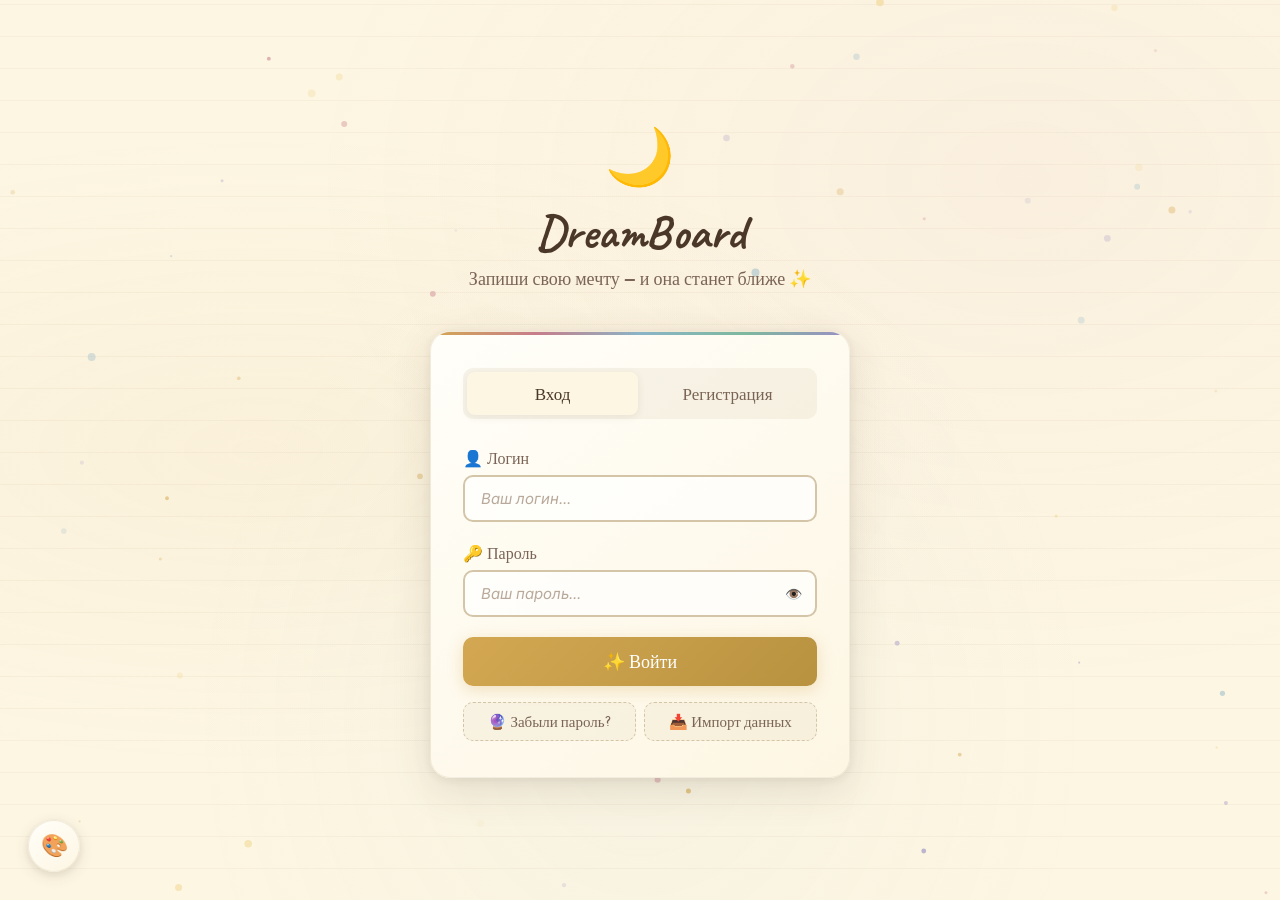
==== commit b3c59528: "Update DreamBoard.html" ====
--- a/DreamBoard.html
+++ b/DreamBoard.html
@@ -9,7 +9,7 @@
   :root {
     --paper: #fdf6e3; --paper-2: #f8edcf; --paper-dark: #f5e6c8;
     --paper-line: #d4c5a9; --ink: #4a3728; --ink-light: #7a6455; --ink-faint: #b8a99a;
-    --gold: #d4a853; --gold-glow: #f0d48a; --rose: #c77d8a; --sky: #8ab4c7;
+    --gold: #d4a853; --gold-glow: #f0d48a; --gold-dark: #b8923f; --rose: #c77d8a; --sky: #8ab4c7;
     --mint: #7db89e; --lavender: #9b8ec4; --sunset: #d4845a;
     --shadow: rgba(74,55,40,0.08); --shadow-md: rgba(74,55,40,0.12); --shadow-lg: rgba(74,55,40,0.18);
     --overlay: rgba(74,55,40,0.3);
@@ -23,7 +23,7 @@
   [data-theme="dark"] {
     --paper: #1f1a15; --paper-2: #262019; --paper-dark: #2a231c;
     --paper-line: #3a3026; --ink: #e8dcc4; --ink-light: #b8a99a; --ink-faint: #7a6a5a;
-    --gold: #e0b865; --rose: #d8909c; --sky: #9ac4d7; --mint: #8dc8ae;
+    --gold: #e0b865; --gold-glow: #f0d48a; --gold-dark: #c49a42; --rose: #d8909c; --sky: #9ac4d7; --mint: #8dc8ae;
     --lavender: #a89bd4; --sunset: #e09570;
     --shadow: rgba(0,0,0,0.3); --shadow-md: rgba(0,0,0,0.4); --shadow-lg: rgba(0,0,0,0.5);
     --overlay: rgba(10,8,5,0.6);
@@ -35,7 +35,7 @@
   [data-theme="stars"] {
     --paper: #0a0a1f; --paper-2: #12122e; --paper-dark: #1a1a3a;
     --paper-line: #2a2a5a; --ink: #e8e8ff; --ink-light: #b8b8e0; --ink-faint: #6a6a9a;
-    --gold: #ffd700; --rose: #ff9ecb; --sky: #7ec8ff; --mint: #7effc8;
+    --gold: #ffd700; --gold-glow: #ffed4a; --gold-dark: #e6c200; --rose: #ff9ecb; --sky: #7ec8ff; --mint: #7effc8;
     --lavender: #c89eff; --sunset: #ffb87e;
     --shadow: rgba(0,0,0,0.5); --shadow-md: rgba(0,0,0,0.6); --shadow-lg: rgba(0,0,0,0.7);
     --overlay: rgba(5,5,20,0.7);
@@ -47,7 +47,7 @@
   [data-theme="spring"] {
     --paper: #f0f8e8; --paper-2: #e0f0d0; --paper-dark: #d0e8b8;
     --paper-line: #a8c888; --ink: #2a4a1a; --ink-light: #4a6a3a; --ink-faint: #8aaa7a;
-    --gold: #d4a853; --rose: #e88aa0; --sky: #88c8e8; --mint: #6aaa5a;
+    --gold: #8bc34a; --gold-glow: #aed581; --gold-dark: #689f38; --rose: #e88aa0; --sky: #88c8e8; --mint: #6aaa5a;
     --lavender: #b898d8; --sunset: #e8a868;
     --shadow: rgba(42,74,26,0.1); --shadow-md: rgba(42,74,26,0.15); --shadow-lg: rgba(42,74,26,0.2);
     --overlay: rgba(42,74,26,0.3);
@@ -59,7 +59,7 @@
   [data-theme="winter"] {
     --paper: #e8f0f8; --paper-2: #d8e8f0; --paper-dark: #c8d8e8;
     --paper-line: #a8c0d8; --ink: #2a3a4a; --ink-light: #4a5a6a; --ink-faint: #8a9aaa;
-    --gold: #d4a853; --rose: #c898a8; --sky: #78a8c8; --mint: #88b8c8;
+    --gold: #78a8c8; --gold-glow: #a8d0e8; --gold-dark: #5a8aaa; --rose: #c898a8; --sky: #78a8c8; --mint: #88b8c8;
     --lavender: #a898c8; --sunset: #d8a888;
     --shadow: rgba(42,58,74,0.1); --shadow-md: rgba(42,58,74,0.15); --shadow-lg: rgba(42,58,74,0.2);
     --overlay: rgba(42,58,74,0.3);
@@ -71,7 +71,7 @@
   [data-theme="fireworks"] {
     --paper: #1a1020; --paper-2: #251830; --paper-dark: #302040;
     --paper-line: #4a3060; --ink: #f0e0ff; --ink-light: #c8b0e0; --ink-faint: #8a709a;
-    --gold: #ffcc00; --rose: #ff66aa; --sky: #66ccff; --mint: #66ffaa;
+    --gold: #ffcc00; --gold-glow: #ffdd44; --gold-dark: #e6b800; --rose: #ff66aa; --sky: #66ccff; --mint: #66ffaa;
     --lavender: #cc66ff; --sunset: #ff9966;
     --shadow: rgba(0,0,0,0.5); --shadow-md: rgba(0,0,0,0.6); --shadow-lg: rgba(0,0,0,0.7);
     --overlay: rgba(10,5,15,0.7);
@@ -83,7 +83,7 @@
   [data-theme="bird"] {
     --paper: #e8f4ff; --paper-2: #d8ecff; --paper-dark: #c8e0ff;
     --paper-line: #a8c8e8; --ink: #2a4a6a; --ink-light: #4a6a8a; --ink-faint: #8aaac8;
-    --gold: #d4a853; --rose: #e898b0; --sky: #68a8d8; --mint: #88c8b8;
+    --gold: #68a8d8; --gold-glow: #98c8e8; --gold-dark: #4a88b8; --rose: #e898b0; --sky: #68a8d8; --mint: #88c8b8;
     --lavender: #b898d8; --sunset: #e8a878;
     --shadow: rgba(42,74,106,0.1); --shadow-md: rgba(42,74,106,0.15); --shadow-lg: rgba(42,74,106,0.2);
     --overlay: rgba(42,74,106,0.3);
@@ -92,11 +92,10 @@
     --header-bg: rgba(232,244,255,0.98);
   }
 
-  /* === NEW: OCEAN === */
   [data-theme="ocean"] {
     --paper: #0a2540; --paper-2: #0d3252; --paper-dark: #124068;
     --paper-line: #1e5a85; --ink: #e8f4ff; --ink-light: #b8d8f0; --ink-faint: #6a98b8;
-    --gold: #4ecdc4; --gold-glow: #95e1d3; --rose: #ff8fa3; --sky: #7ec8ff;
+    --gold: #4ecdc4; --gold-glow: #95e1d3; --gold-dark: #3db8b0; --rose: #ff8fa3; --sky: #7ec8ff;
     --mint: #4ecdc4; --lavender: #a78bfa; --sunset: #ffb87e;
     --shadow: rgba(0,0,0,0.4); --shadow-md: rgba(0,0,0,0.5); --shadow-lg: rgba(0,0,0,0.6);
     --overlay: rgba(5,20,40,0.7);
@@ -105,11 +104,10 @@
     --header-bg: rgba(10,37,64,0.95);
   }
 
-  /* === NEW: SAKURA === */
   [data-theme="sakura"] {
     --paper: #fff5f7; --paper-2: #ffe8ee; --paper-dark: #ffd6e0;
     --paper-line: #f5b8c8; --ink: #5a2a3a; --ink-light: #8a4a5a; --ink-faint: #c88a9a;
-    --gold: #ff69b4; --gold-glow: #ffb7c5; --rose: #ff1493; --sky: #88c8e8;
+    --gold: #ff69b4; --gold-glow: #ffb7c5; --gold-dark: #e65ea3; --rose: #ff1493; --sky: #88c8e8;
     --mint: #7db89e; --lavender: #c89eff; --sunset: #ffb87e;
     --shadow: rgba(90,42,58,0.1); --shadow-md: rgba(90,42,58,0.15); --shadow-lg: rgba(90,42,58,0.2);
     --overlay: rgba(90,42,58,0.3);
@@ -118,11 +116,10 @@
     --header-bg: rgba(255,245,247,0.98);
   }
 
-  /* === NEW: AURORA === */
   [data-theme="aurora"] {
     --paper: #0a1628; --paper-2: #12203a; --paper-dark: #1a2a4a;
     --paper-line: #2a3a5a; --ink: #e8f0ff; --ink-light: #b8c8e0; --ink-faint: #6a7a9a;
-    --gold: #4ade80; --gold-glow: #86efac; --rose: #f472b6; --sky: #60a5fa;
+    --gold: #4ade80; --gold-glow: #86efac; --gold-dark: #3bc96e; --rose: #f472b6; --sky: #60a5fa;
     --mint: #2dd4bf; --lavender: #a78bfa; --sunset: #fbbf24;
     --shadow: rgba(0,0,0,0.5); --shadow-md: rgba(0,0,0,0.6); --shadow-lg: rgba(0,0,0,0.7);
     --overlay: rgba(5,10,20,0.7);
@@ -307,7 +304,7 @@
 
   .btn-primary {
     width: 100%;
-    background: linear-gradient(135deg, var(--gold) 0%, #c49a42 100%);
+    background: linear-gradient(135deg, var(--gold) 0%, var(--gold-dark) 100%);
     color: white; box-shadow: 0 4px 15px rgba(212,168,83,0.3);
   }
 
@@ -335,6 +332,23 @@
     color: var(--ink-light); cursor: pointer; background: none; border: none; width: 100%;
   }
   .forgot-password-link:hover { color: var(--gold); }
+
+  .auth-extra-links {
+    display: flex; gap: 8px; margin-top: 16px;
+  }
+
+  .auth-extra-link {
+    flex: 1; text-align: center; padding: 8px 10px;
+    font-family: 'Patrick Hand', cursive; font-size: 15px;
+    color: var(--ink-light); cursor: pointer; background: rgba(212,197,169,0.15);
+    border: 1px dashed var(--paper-line); border-radius: 10px;
+    transition: all 0.3s;
+  }
+
+  .auth-extra-link:hover {
+    color: var(--ink); border-color: var(--gold);
+    background: rgba(212,168,83,0.1);
+  }
 
   .app-screen { flex-direction: column; }
 
@@ -508,7 +522,7 @@
 
   .priority-badge {
     position: absolute; top: -10px; right: 16px;
-    background: linear-gradient(135deg, var(--gold) 0%, #c49a42 100%);
+    background: linear-gradient(135deg, var(--gold) 0%, var(--gold-dark) 100%);
     color: white; font-size: 12px; padding: 3px 10px; border-radius: 50px;
     font-family: 'Patrick Hand', cursive; font-weight: 600;
     box-shadow: 0 2px 8px rgba(212,168,83,0.4);
@@ -572,7 +586,7 @@
 
   .fab {
     position: fixed; bottom: 32px; right: 32px; width: 60px; height: 60px;
-    border-radius: 50%; background: linear-gradient(135deg, var(--gold) 0%, #c49a42 100%);
+    border-radius: 50%; background: linear-gradient(135deg, var(--gold) 0%, var(--gold-dark) 100%);
     color: white; border: none; font-size: 28px; cursor: pointer;
     box-shadow: 0 4px 15px rgba(212,168,83,0.4), 0 8px 30px rgba(212,168,83,0.2);
     transition: all 0.3s ease; z-index: 50;
@@ -928,7 +942,7 @@
 
   .diary-add-btn {
     padding: 10px 20px; border-radius: 50px;
-    background: linear-gradient(135deg, var(--gold) 0%, #c49a42 100%);
+    background: linear-gradient(135deg, var(--gold) 0%, var(--gold-dark) 100%);
     color: white; border: none; cursor: pointer;
     font-family: 'Patrick Hand', cursive; font-size: 16px;
     box-shadow: 0 4px 15px rgba(212,168,83,0.3);
@@ -1093,12 +1107,74 @@
     white-space: nowrap; pointer-events: auto;
   }
 
-  .toast.warm { background: linear-gradient(135deg, var(--gold) 0%, #c49a42 100%); color: white; }
+  .toast.warm { background: linear-gradient(135deg, var(--gold) 0%, var(--gold-dark) 100%); color: white; }
   .toast.rose { background: linear-gradient(135deg, var(--rose) 0%, #b06a77 100%); color: white; }
   .toast.sky { background: linear-gradient(135deg, var(--sky) 0%, #6a94a7 100%); color: white; }
 
   @keyframes toastIn { from { opacity: 0; transform: translateY(20px) scale(0.9); } to { opacity: 1; transform: translateY(0) scale(1); } }
   @keyframes toastOut { from { opacity: 1; transform: translateY(0) scale(1); } to { opacity: 0; transform: translateY(-10px) scale(0.9); } }
+
+  .import-drop-zone {
+    border: 2px dashed var(--paper-line);
+    border-radius: 14px;
+    padding: 28px 20px;
+    text-align: center;
+    cursor: pointer;
+    transition: all 0.3s;
+    background: var(--input-bg);
+    margin-bottom: 16px;
+  }
+
+  .import-drop-zone:hover,
+  .import-drop-zone.drag-over {
+    border-color: var(--gold);
+    background: rgba(212,168,83,0.08);
+  }
+
+  .import-drop-zone .drop-icon {
+    font-size: 48px;
+    display: block;
+    margin-bottom: 8px;
+    animation: floatIcon 2s ease-in-out infinite;
+  }
+
+  .import-drop-zone .drop-title {
+    font-family: 'Caveat', cursive;
+    font-size: 22px;
+    color: var(--ink);
+    margin-bottom: 4px;
+  }
+
+  .import-drop-zone .drop-hint {
+    font-family: 'Patrick Hand', cursive;
+    font-size: 14px;
+    color: var(--ink-faint);
+  }
+
+  .import-file-info {
+    display: none;
+    align-items: center;
+    gap: 10px;
+    padding: 12px 14px;
+    background: rgba(212,168,83,0.1);
+    border: 1px solid rgba(212,168,83,0.3);
+    border-radius: 10px;
+    margin-bottom: 16px;
+    font-family: 'Patrick Hand', cursive;
+    font-size: 15px;
+    color: var(--ink);
+  }
+
+  .import-file-info.show { display: flex; }
+
+  .import-file-info .file-icon { font-size: 22px; }
+  .import-file-info .file-name { flex: 1; overflow: hidden; text-overflow: ellipsis; white-space: nowrap; }
+  .import-file-info .file-clear {
+    width: 28px; height: 28px; border: none; background: transparent;
+    cursor: pointer; border-radius: 6px; color: var(--ink-faint);
+    display: flex; align-items: center; justify-content: center;
+  }
+  .import-file-info .file-clear:hover { background: rgba(199,125,138,0.15); color: var(--rose); }
 
   @media (max-width: 600px) {
     .auth-card { padding: 24px 20px; }
@@ -1122,6 +1198,7 @@
     .random-dream-text { font-size: 18px; }
     .theme-grid { grid-template-columns: 1fr; }
     .mode-tabs { display: none; }
+    .auth-extra-links { flex-direction: column; }
   }
 
   ::-webkit-scrollbar { width: 8px; }
@@ -1164,7 +1241,10 @@
           </div>
         </div>
         <button type="submit" class="btn btn-primary">✨ Войти</button>
-        <button type="button" class="forgot-password-link" onclick="openForgotPasswordModal()">Забыли пароль?</button>
+        <div class="auth-extra-links">
+          <button type="button" class="auth-extra-link" onclick="openForgotPasswordModal()">🔮 Забыли пароль?</button>
+          <button type="button" class="auth-extra-link" onclick="openImportModal()">📥 Импорт данных</button>
+        </div>
       </form>
       <form id="registerForm" class="auth-form" onsubmit="handleRegister(event)">
         <div class="form-group">
@@ -1212,7 +1292,8 @@
             <button class="user-dropdown-item" onclick="openProfileEditModal()">👤 Редактировать профиль</button>
             <button class="user-dropdown-item" onclick="openCategoriesModal()">📂 Мои категории</button>
             <button class="user-dropdown-item" onclick="openArchiveModal()">📦 Архивные мечты</button>
-            <button class="user-dropdown-item" onclick="openResetModal()">🔄 Сбросить всё</button>
+            <button class="user-dropdown-item" onclick="exportUserData()">💾 Экспортировать данные</button>
+            <button class="user-dropdown-item" onclick="openResetModal()">🗑️ Удалить профиль</button>
             <div class="user-dropdown-divider"></div>
             <button class="user-dropdown-item danger" onclick="handleLogout()">🚪 Выйти</button>
           </div>
@@ -1364,12 +1445,11 @@
       this.rotationSpeed = (Math.random() - 0.5) * 0.05;
       this.color = ['#7cb342', '#8bc34a', '#9ccc65', '#aed581'][Math.floor(Math.random() * 4)];
     } else if (this.type === 'snow') {
-      // Усиленная метель для зимней темы
       this.x = Math.random() * canvas.width;
       this.y = -20;
       this.size = Math.random() * 5 + 2;
-      this.speedX = (Math.random() - 0.3) * 3; // сильный боковой ветер
-      this.speedY = Math.random() * 2.5 + 1.5; // быстрее падение
+      this.speedX = (Math.random() - 0.3) * 3;
+      this.speedY = Math.random() * 2.5 + 1.5;
       this.opacity = Math.random() * 0.8 + 0.2;
       this.color = '#ffffff';
       this.wobble = Math.random() * Math.PI * 2;
@@ -1383,7 +1463,6 @@
       this.opacity = Math.random() * 0.3 + 0.2;
       this.color = '#ffffff';
     } else if (this.type === 'bubble') {
-      // Океан — пузырьки
       this.x = Math.random() * canvas.width;
       this.y = canvas.height + 20;
       this.size = Math.random() * 8 + 3;
@@ -1395,7 +1474,6 @@
       const colors = ['#ffffff', '#95e1d3', '#7ec8ff', '#4ecdc4'];
       this.color = colors[Math.floor(Math.random() * colors.length)];
     } else if (this.type === 'petal') {
-      // Сакура — лепестки
       this.x = Math.random() * canvas.width;
       this.y = -20;
       this.size = Math.random() * 10 + 6;
@@ -1409,7 +1487,6 @@
       const colors = ['#ffb7c5', '#ff9eb5', '#ffc0cb', '#ff69b4', '#ffd1dc'];
       this.color = colors[Math.floor(Math.random() * colors.length)];
     } else if (this.type === 'butterfly') {
-      // Сакура — бабочки
       this.x = Math.random() * canvas.width;
       this.y = Math.random() * canvas.height * 0.7;
       this.size = Math.random() * 8 + 6;
@@ -1496,13 +1573,11 @@
       ctx.arc(this.x + this.size * 1.2, this.y, this.size * 0.7, 0, Math.PI * 2);
       ctx.fill();
     } else if (this.type === 'bubble') {
-      // Пузырёк с бликом
       ctx.beginPath();
       ctx.arc(this.x, this.y, this.size, 0, Math.PI * 2);
       ctx.strokeStyle = this.color;
       ctx.lineWidth = 1.5;
       ctx.stroke();
-      // Блик
       ctx.beginPath();
       ctx.arc(this.x - this.size * 0.3, this.y - this.size * 0.3, this.size * 0.25, 0, Math.PI * 2);
       ctx.fillStyle = 'rgba(255,255,255,0.8)';
@@ -1515,7 +1590,6 @@
       ctx.beginPath();
       ctx.ellipse(0, 0, this.size, this.size * 0.5, 0, 0, Math.PI * 2);
       ctx.fill();
-      // Лёгкая прожилка
       ctx.strokeStyle = 'rgba(255,255,255,0.3)';
       ctx.lineWidth = 0.5;
       ctx.beginPath();
@@ -1528,21 +1602,18 @@
       ctx.save();
       ctx.translate(this.x, this.y);
       ctx.fillStyle = this.color;
-      // Левое крыло
       ctx.save();
       ctx.scale(1, wingFlap > 0 ? 0.5 + wingFlap * 0.5 : 1);
       ctx.beginPath();
       ctx.ellipse(-this.size * 0.6, 0, this.size, this.size * 0.7, -0.3, 0, Math.PI * 2);
       ctx.fill();
       ctx.restore();
-      // Правое крыло
       ctx.save();
       ctx.scale(1, wingFlap > 0 ? 0.5 + wingFlap * 0.5 : 1);
       ctx.beginPath();
       ctx.ellipse(this.size * 0.6, 0, this.size, this.size * 0.7, 0.3, 0, Math.PI * 2);
       ctx.fill();
       ctx.restore();
-      // Тельце
       ctx.fillStyle = 'rgba(60,40,60,0.8)';
       ctx.beginPath();
       ctx.ellipse(0, 0, this.size * 0.15, this.size * 0.6, 0, 0, Math.PI * 2);
@@ -1553,11 +1624,8 @@
   }
 }
 
-// Кометы для звёздной ночи
 class Comet {
-  constructor() {
-    this.reset();
-  }
+  constructor() { this.reset(); }
   reset() {
     this.x = Math.random() * canvas.width;
     this.y = Math.random() * canvas.height * 0.3;
@@ -1581,7 +1649,6 @@
     }
   }
   draw() {
-    // Хвост
     for (let i = 0; i < this.trail.length; i++) {
       const t = this.trail[i];
       const alpha = (i / this.trail.length) * 0.7;
@@ -1592,7 +1659,6 @@
       ctx.fillStyle = '#ffffff';
       ctx.fill();
     }
-    // Голова кометы с сиянием
     ctx.globalAlpha = 1;
     const gradient = ctx.createRadialGradient(this.x, this.y, 0, this.x, this.y, this.size * 4);
     gradient.addColorStop(0, 'rgba(255,255,255,1)');
@@ -1606,7 +1672,6 @@
   }
 }
 
-// Цветы сакуры внизу (статичные)
 function initSakuraFlowers() {
   sakuraFlowers = [];
   const count = Math.floor(canvas.width / 60);
@@ -1626,7 +1691,6 @@
   ctx.translate(f.x, f.y);
   ctx.rotate(f.rotation);
   ctx.globalAlpha = 0.7;
-  // 5 лепестков
   for (let i = 0; i < 5; i++) {
     ctx.save();
     ctx.rotate((i / 5) * Math.PI * 2);
@@ -1636,7 +1700,6 @@
     ctx.fill();
     ctx.restore();
   }
-  // Центр
   ctx.fillStyle = '#fff59d';
   ctx.beginPath();
   ctx.arc(0, 0, f.size * 0.3, 0, Math.PI * 2);
@@ -1645,7 +1708,6 @@
   ctx.globalAlpha = 1;
 }
 
-// Волны для океана
 function drawOceanWaves() {
   oceanTime += 0.01;
   const waveColors = [
@@ -1673,7 +1735,6 @@
   }
 }
 
-// Северное сияние
 function drawAurora() {
   auroraTime += 0.005;
   const layers = [
@@ -1709,7 +1770,6 @@
   } else if (currentTheme === 'spring') {
     for (let i = 0; i < 30; i++) particles.push(new Particle('leaf'));
   } else if (currentTheme === 'winter') {
-    // Усиленная метель: 180 снежинок
     for (let i = 0; i < 180; i++) particles.push(new Particle('snow'));
   } else if (currentTheme === 'bird') {
     for (let i = 0; i < 8; i++) particles.push(new Particle('cloud'));
@@ -1743,24 +1803,20 @@
 function animateParticles() {
   ctx.clearRect(0, 0, canvas.width, canvas.height);
 
-  // Северное сияние рисуется первым (фон)
   if (currentTheme === 'aurora') {
     drawAurora();
   }
 
   particles.forEach(p => { p.update(); p.draw(); });
 
-  // Волны океана
   if (currentTheme === 'ocean') {
     drawOceanWaves();
   }
 
-  // Цветы сакуры внизу
   if (currentTheme === 'sakura') {
     sakuraFlowers.forEach(drawSakuraFlower);
   }
 
-  // Кометы для звёздной ночи
   if (currentTheme === 'stars') {
     if (Math.random() < 0.005 && comets.length < 3) {
       comets.push(new Comet());
@@ -2082,7 +2138,7 @@
         <div class="info-credits-title">✨ Для вас старались</div>
         <div class="info-credit-row"><span class="label">Автор идеи и креатив</span><span class="value">MylnikCode</span></div>
         <div class="info-credit-row"><span class="label">Реализация</span><span class="value">Qwen 3.7 Plus</span></div>
-        <div class="info-credit-row"><span class="label">Версия платформы</span><span class="value">v5.1</span></div>
+        <div class="info-credit-row"><span class="label">Версия платформы</span><span class="value">v5.2</span></div>
       </div>
       <div class="info-roadmap">
         <div class="info-roadmap-title">🔮 Наши мечты о платформе</div>
@@ -2699,17 +2755,17 @@
   document.getElementById('userDropdown').classList.remove('show');
   const u = getCurrentUser();
   showGenericModal(`
-    <h3 class="modal-title">🔄 Сброс профиля</h3>
-    <div class="modal-subtitle">${escapeHtml(u.name)}, это действие удалит все твои мечты, мысли и вернёт категории к стандартным.</div>
-    <div class="reset-warning">⚠️ Будут удалены <strong>все мечты и мысли</strong> без возможности восстановления.</div>
+    <h3 class="modal-title">🗑️ Удалить профиль</h3>
+    <div class="modal-subtitle">${escapeHtml(u.name)}, это действие навсегда удалит твой аккаунт и все данные из системы.</div>
+    <div class="reset-warning">⚠️ Будут удалены <strong>все мечты, мысли, категории и сам профиль</strong>. Восстановить их будет невозможно.</div>
     <div class="form-group">
       <label>Чтобы подтвердить, введи фразу ниже:</label>
-      <div class="reset-input-wrapper"><input type="text" id="resetConfirmInput" placeholder="Подтверждаю" oninput="checkResetInput()"></div>
-      <div class="reset-hint">Введи точно: <strong>Подтверждаю</strong></div>
+      <div class="reset-input-wrapper"><input type="text" id="resetConfirmInput" placeholder="Удалить профиль" oninput="checkResetInput()"></div>
+      <div class="reset-hint">Введи точно: <strong>Удалить профиль</strong></div>
     </div>
     <div class="modal-actions">
       <button class="btn btn-secondary" onclick="closeGenericModal()">Отмена</button>
-      <button class="btn btn-danger" id="resetConfirmBtn" disabled onclick="performReset()">🗑️ Сбросить всё</button>
+      <button class="btn btn-danger" id="resetConfirmBtn" disabled onclick="performReset()">🗑️ Удалить навсегда</button>
     </div>
   `);
 }
@@ -2717,26 +2773,277 @@
 function checkResetInput() {
   const input = document.getElementById('resetConfirmInput');
   const btn = document.getElementById('resetConfirmBtn');
-  btn.disabled = input.value.trim() !== 'Подтверждаю';
+  btn.disabled = input.value.trim() !== 'Удалить профиль';
 }
 
 async function performReset() {
   const u = getCurrentUser();
+  if (!u) return;
+  
   const doubleConfirm = await customConfirm({
-    title: 'Точно-точно?', message: `${u.name}, все мечты и мысли будут потеряны навсегда.`,
-    icon: '⚠️', confirmText: 'Да, сбросить', cancelText: 'Нет, отменить', danger: true
+    title: 'Точно-точно?', message: `${u.name}, твой профиль и все данные будут удалены навсегда. Это действие нельзя отменить.`,
+    icon: '⚠️', confirmText: 'Да, удалить', cancelText: 'Нет, отменить', danger: true
   });
   if (!doubleConfirm) return;
-  u.dreams = [];
-  u.thoughts = [];
-  u.categories = JSON.parse(JSON.stringify(DEFAULT_CATEGORIES));
-  saveCurrentUser(u);
+  
+  const users = getUsers();
+  delete users[u.login];
+  saveUsers(users);
+  localStorage.removeItem('dreamboard_current_user');
+  
   closeGenericModal();
-  currentFilter = 'all';
-  hideFulfilled = false;
-  currentDiaryPage = 0;
-  renderDreams();
-  showToast(`Профиль сброшен, ${u.name}. Начни с чистого листа 🌱`, 'warm');
+  
+  document.getElementById('appScreen').classList.remove('active');
+  document.getElementById('authScreen').classList.add('active');
+  document.getElementById('loginForm').reset();
+  document.getElementById('registerForm').reset();
+  hideAuthError();
+  
+  if (warmPhraseTimer) clearTimeout(warmPhraseTimer);
+  
+  showToast(`Профиль удалён. Будем скучать, ${u.name} 🌙`);
+}
+
+// ==========================================
+// EXPORT / IMPORT
+// ==========================================
+const EXPORT_FORMAT_VERSION = 1;
+const EXPORT_MAGIC = 'DREAMBOARD_EXPORT';
+
+function exportUserData() {
+  document.getElementById('userDropdown').classList.remove('show');
+  const u = getCurrentUser();
+  if (!u) return;
+
+  const exportData = {
+    __magic: EXPORT_MAGIC,
+    __version: EXPORT_FORMAT_VERSION,
+    exportedAt: new Date().toISOString(),
+    user: {
+      name: u.name,
+      login: u.login,
+      password: u.password,
+      createdAt: u.createdAt || Date.now()
+    },
+    dreams: Array.isArray(u.dreams) ? u.dreams : [],
+    thoughts: Array.isArray(u.thoughts) ? u.thoughts : [],
+    categories: Array.isArray(u.categories) ? u.categories : JSON.parse(JSON.stringify(DEFAULT_CATEGORIES))
+  };
+
+  const json = JSON.stringify(exportData, null, 2);
+  const blob = new Blob([json], { type: 'application/json' });
+  const url = URL.createObjectURL(blob);
+
+  const safeLogin = (u.login || 'user').replace(/[^a-z0-9а-я_-]/gi, '_');
+  const dateStr = new Date().toISOString().slice(0, 10);
+  const filename = `dreamboard_${safeLogin}_${dateStr}.json`;
+
+  const a = document.createElement('a');
+  a.href = url;
+  a.download = filename;
+  document.body.appendChild(a);
+  a.click();
+  document.body.removeChild(a);
+  setTimeout(() => URL.revokeObjectURL(url), 1000);
+
+  showToast(`Файл «${filename}» сохранён 💾`, 'warm');
+}
+
+function openImportModal() {
+  showGenericModal(`
+    <h3 class="modal-title">📥 Импорт данных</h3>
+    <div class="modal-subtitle">Загрузи файл, который ты ранее экспортировал из DreamBoard. Все мечты, мысли и категории вернутся к тебе ✨</div>
+    <div class="import-drop-zone" id="importDropZone">
+      <span class="drop-icon">📁</span>
+      <div class="drop-title">Перетащи файл сюда или нажми</div>
+      <div class="drop-hint">Подойдёт файл .json, созданный в DreamBoard</div>
+      <input type="file" id="importFileInput" accept=".json,application/json" style="display:none;">
+    </div>
+    <div class="import-file-info" id="importFileInfo">
+      <span class="file-icon">📄</span>
+      <span class="file-name" id="importFileName"></span>
+      <button class="file-clear" onclick="clearImportFile()" title="Убрать файл">✕</button>
+    </div>
+    <div id="importError" class="auth-error" style="margin-bottom:12px;"></div>
+    <div class="modal-actions">
+      <button class="btn btn-secondary" onclick="closeGenericModal()">Отмена</button>
+      <button class="btn btn-primary" id="importConfirmBtn" disabled onclick="performImport()">📥 Импортировать</button>
+    </div>
+  `);
+
+  window.__importFile = null;
+  window.__importData = null;
+
+  const dropZone = document.getElementById('importDropZone');
+  const fileInput = document.getElementById('importFileInput');
+
+  dropZone.addEventListener('click', () => fileInput.click());
+
+  dropZone.addEventListener('dragover', (e) => {
+    e.preventDefault();
+    dropZone.classList.add('drag-over');
+  });
+
+  dropZone.addEventListener('dragleave', () => {
+    dropZone.classList.remove('drag-over');
+  });
+
+  dropZone.addEventListener('drop', (e) => {
+    e.preventDefault();
+    dropZone.classList.remove('drag-over');
+    if (e.dataTransfer.files && e.dataTransfer.files.length > 0) {
+      handleImportFile(e.dataTransfer.files[0]);
+    }
+  });
+
+  fileInput.addEventListener('change', (e) => {
+    if (e.target.files && e.target.files.length > 0) {
+      handleImportFile(e.target.files[0]);
+    }
+  });
+}
+
+function handleImportFile(file) {
+  const errorEl = document.getElementById('importError');
+  errorEl.classList.remove('show');
+  errorEl.textContent = '';
+
+  if (!file) return;
+
+  if (!file.name.toLowerCase().endsWith('.json') && file.type !== 'application/json') {
+    errorEl.textContent = 'Пожалуйста, выбери файл в формате .json';
+    errorEl.classList.add('show');
+    return;
+  }
+
+  const reader = new FileReader();
+  reader.onload = (e) => {
+    try {
+      const text = e.target.result;
+      let data;
+      try {
+        data = JSON.parse(text);
+      } catch (err) {
+        throw new Error('Файл повреждён или содержит некорректный JSON');
+      }
+
+      if (!data || data.__magic !== EXPORT_MAGIC) {
+        throw new Error('Это не файл экспорта DreamBoard. Выбери правильный файл.');
+      }
+
+      if (!data.__version || data.__version > EXPORT_FORMAT_VERSION) {
+        throw new Error('Файл создан в более новой версии DreamBoard. Обнови платформу.');
+      }
+
+      if (!data.user || typeof data.user !== 'object' || !data.user.login || !data.user.name) {
+        throw new Error('В файле отсутствуют обязательные данные профиля.');
+      }
+
+      window.__importFile = file;
+      window.__importData = data;
+
+      const info = document.getElementById('importFileInfo');
+      const nameEl = document.getElementById('importFileName');
+      nameEl.textContent = `${file.name} · ${data.user.name} (@${data.user.login})`;
+      info.classList.add('show');
+
+      document.getElementById('importConfirmBtn').disabled = false;
+    } catch (err) {
+      errorEl.textContent = err.message || 'Не удалось прочитать файл';
+      errorEl.classList.add('show');
+      window.__importFile = null;
+      window.__importData = null;
+      document.getElementById('importConfirmBtn').disabled = true;
+    }
+  };
+
+  reader.onerror = () => {
+    const errorEl = document.getElementById('importError');
+    errorEl.textContent = 'Не удалось прочитать файл. Попробуй ещё раз.';
+    errorEl.classList.add('show');
+  };
+
+  reader.readAsText(file);
+}
+
+function clearImportFile() {
+  window.__importFile = null;
+  window.__importData = null;
+  const info = document.getElementById('importFileInfo');
+  if (info) info.classList.remove('show');
+  const fileInput = document.getElementById('importFileInput');
+  if (fileInput) fileInput.value = '';
+  const btn = document.getElementById('importConfirmBtn');
+  if (btn) btn.disabled = true;
+  const errorEl = document.getElementById('importError');
+  if (errorEl) { errorEl.classList.remove('show'); errorEl.textContent = ''; }
+}
+
+async function performImport() {
+  const data = window.__importData;
+  if (!data) return;
+
+  const users = getUsers();
+  const login = String(data.user.login).trim().toLowerCase();
+  const name = String(data.user.name).trim();
+  const password = String(data.user.password || '');
+
+  if (!login || !name) {
+    showToast('В файле нет имени или логина', 'rose');
+    return;
+  }
+
+  const dreams = Array.isArray(data.dreams) ? data.dreams : [];
+  const thoughts = Array.isArray(data.thoughts) ? data.thoughts : [];
+  const categories = Array.isArray(data.categories) && data.categories.length > 0
+    ? data.categories
+    : JSON.parse(JSON.stringify(DEFAULT_CATEGORIES));
+
+  let finalLogin = login;
+
+  if (users[finalLogin]) {
+    const confirmed = await customConfirm({
+      title: 'Пользователь уже существует',
+      message: `Логин «@${finalLogin}» уже занят. Импортировать данные в этот аккаунт? Текущие данные будут перезаписаны.`,
+      icon: '⚠️',
+      confirmText: 'Перезаписать',
+      cancelText: 'Отмена',
+      danger: true
+    });
+    if (!confirmed) return;
+
+    users[finalLogin] = {
+      ...users[finalLogin],
+      name,
+      password: password || users[finalLogin].password,
+      dreams,
+      thoughts,
+      categories,
+      importedAt: Date.now()
+    };
+    saveUsers(users);
+    localStorage.setItem('dreamboard_current_user', finalLogin);
+    closeGenericModal();
+    showApp();
+    showToast(`Данные импортированы в @${finalLogin} ✨`, 'warm');
+    return;
+  }
+
+  users[finalLogin] = {
+    name,
+    login: finalLogin,
+    password,
+    dreams,
+    thoughts,
+    categories,
+    createdAt: data.user.createdAt || Date.now(),
+    importedAt: Date.now()
+  };
+  saveUsers(users);
+  localStorage.setItem('dreamboard_current_user', finalLogin);
+  closeGenericModal();
+  showApp();
+  showToast(`Добро пожаловать, ${name}! Данные импортированы ✨`, 'warm');
 }
 
 // ==========================================
@@ -2919,4 +3226,4 @@
 })();
 </script>
 </body>
-</html>+</html>
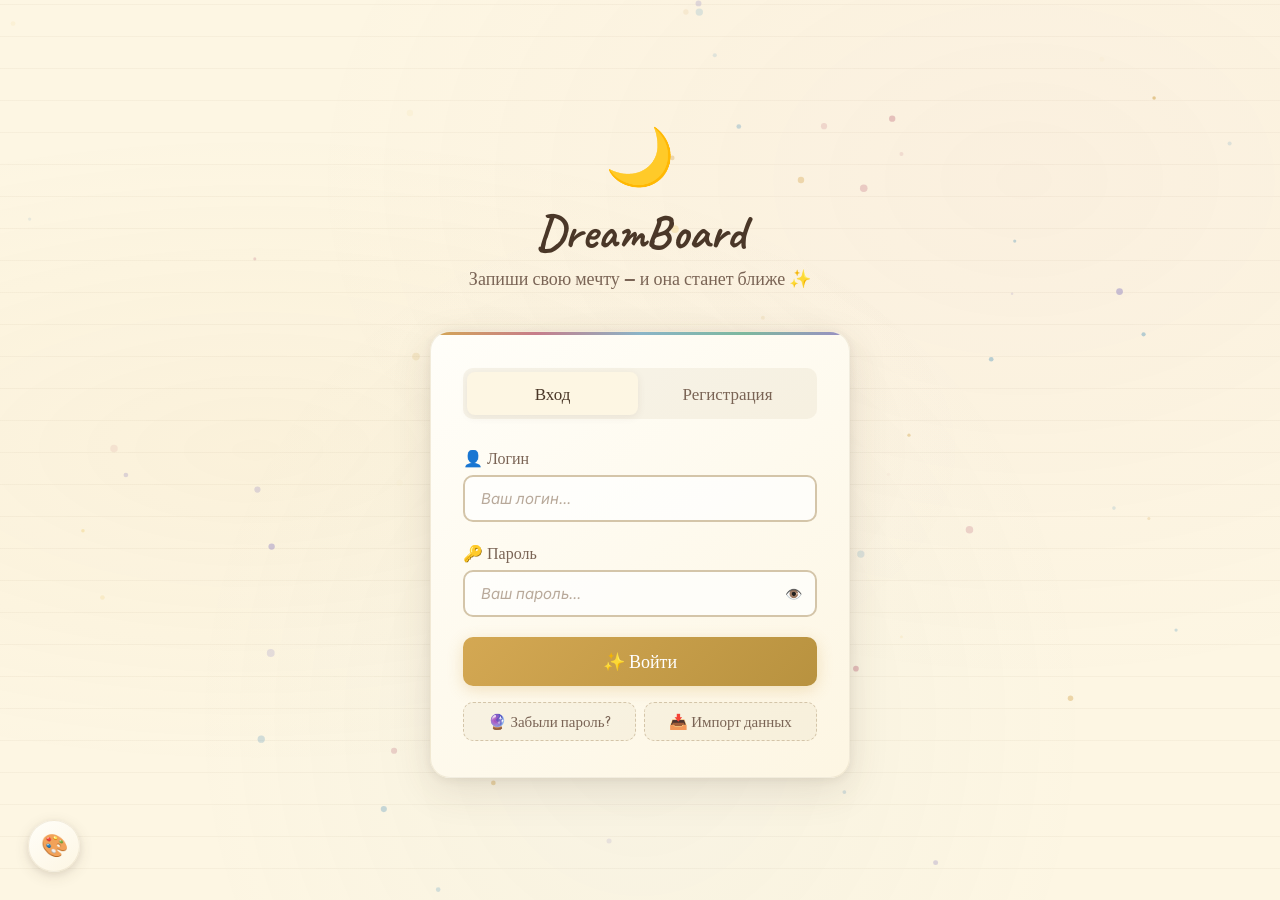
==== commit b394fea5: "Update DreamBoard.html" ====
--- a/DreamBoard.html
+++ b/DreamBoard.html
@@ -3216,14 +3216,6 @@
   container.appendChild(toast);
   setTimeout(() => toast.remove(), 4000);
 }
-
-// ==========================================
-// INIT
-// ==========================================
-(function init() {
-  const u = getCurrentUser();
-  if (u) showApp();
-})();
 </script>
 </body>
 </html>
